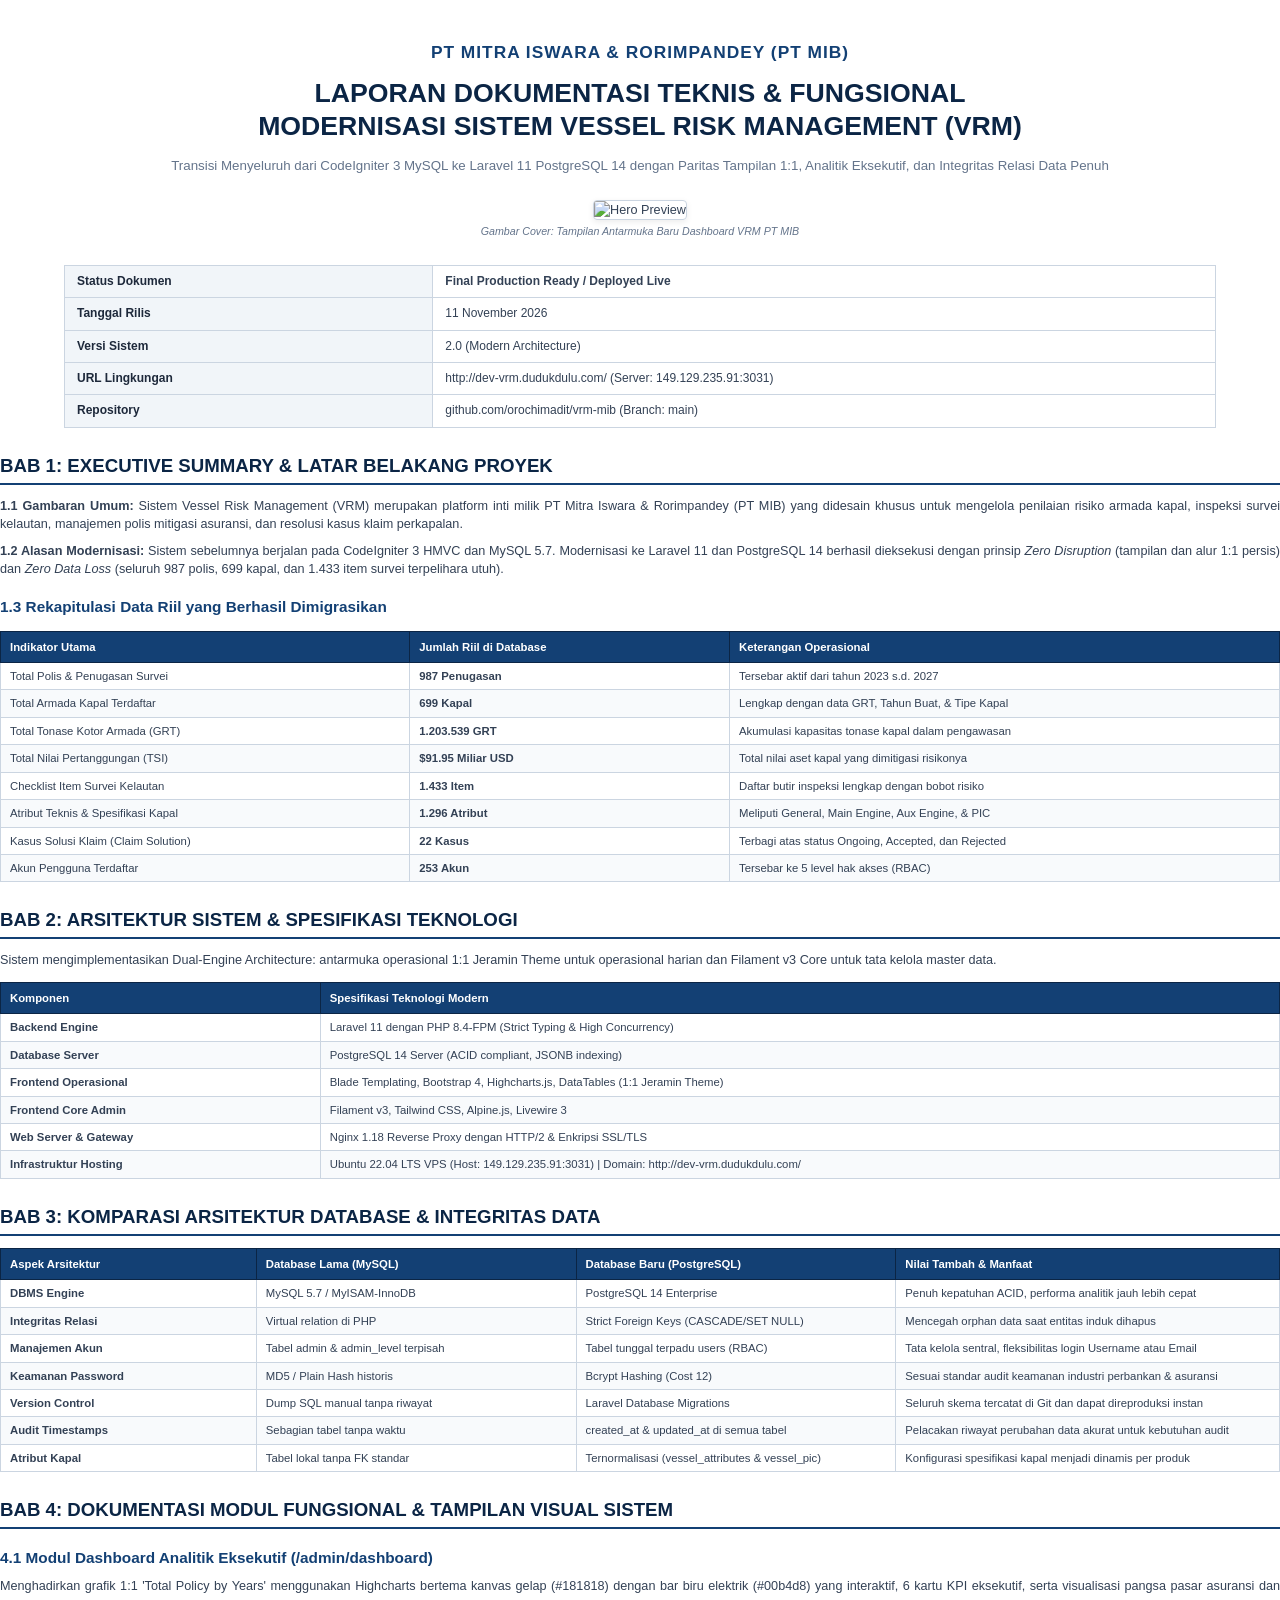
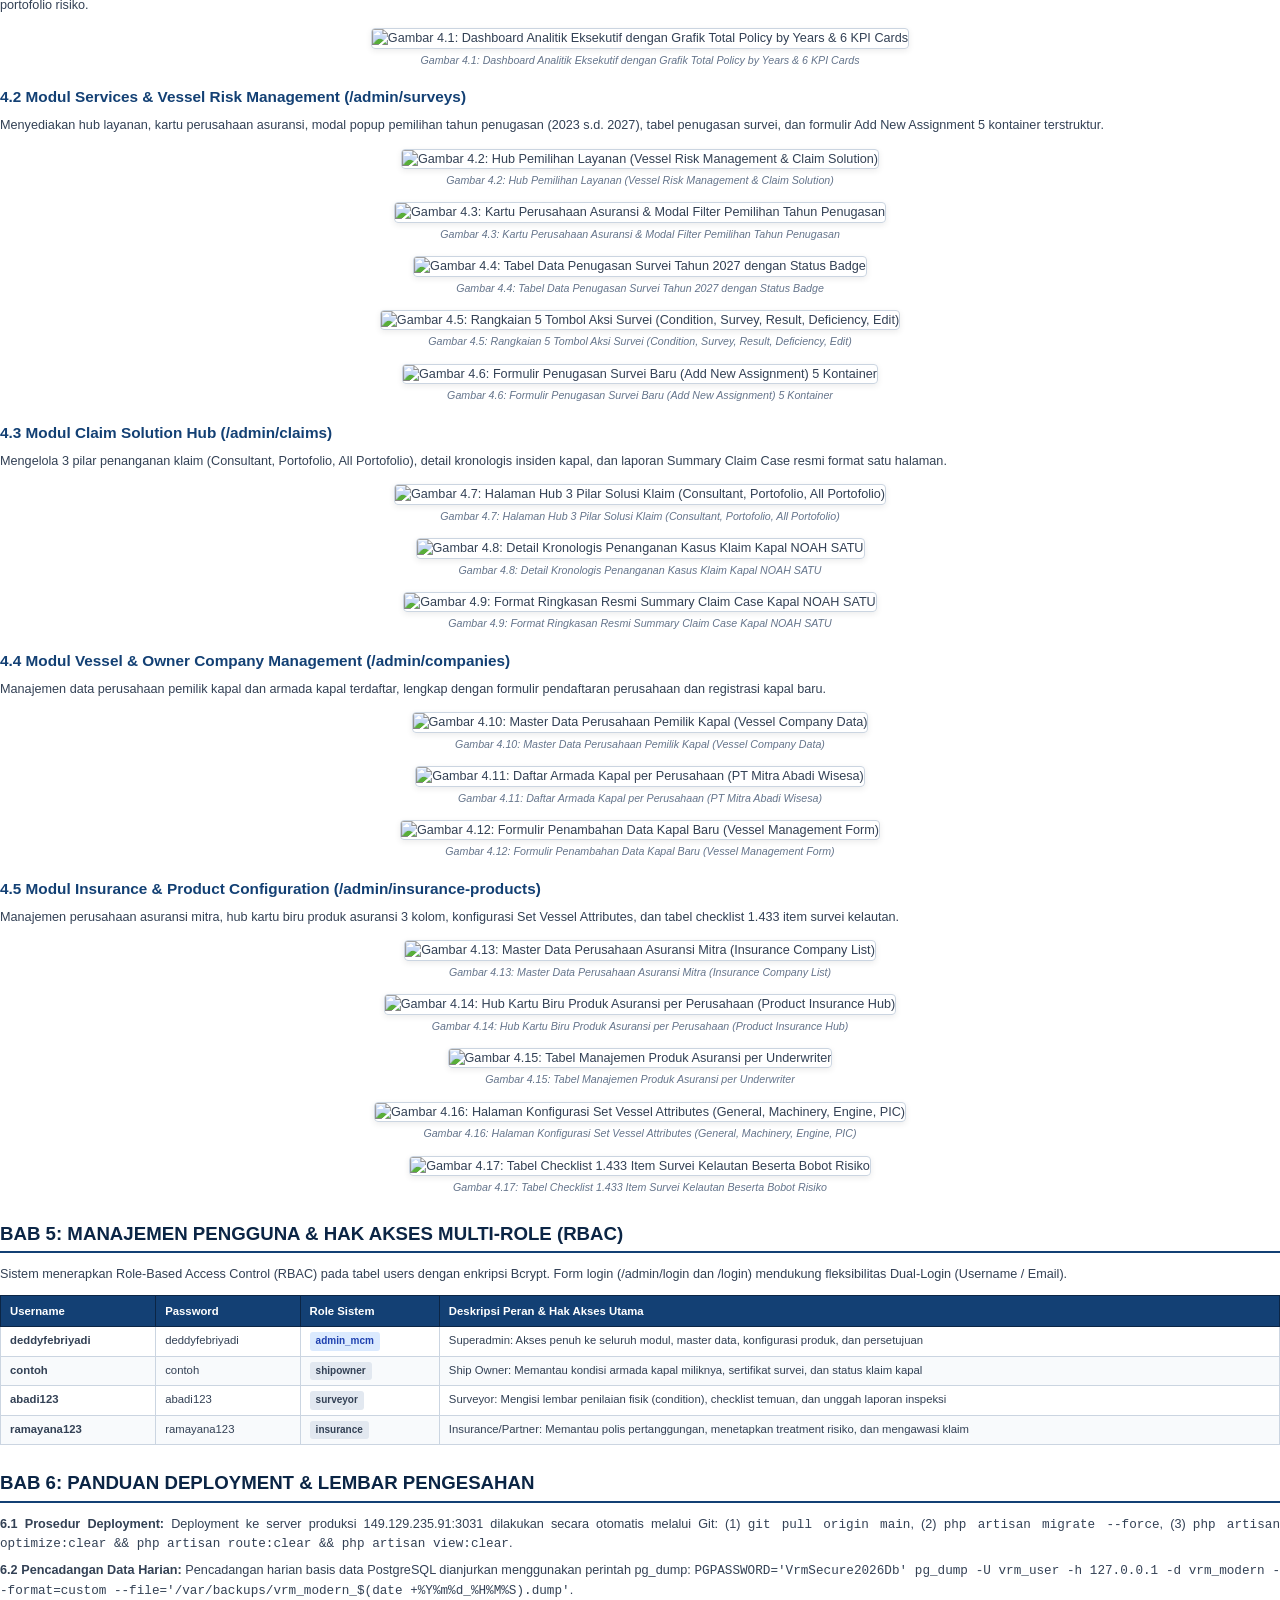
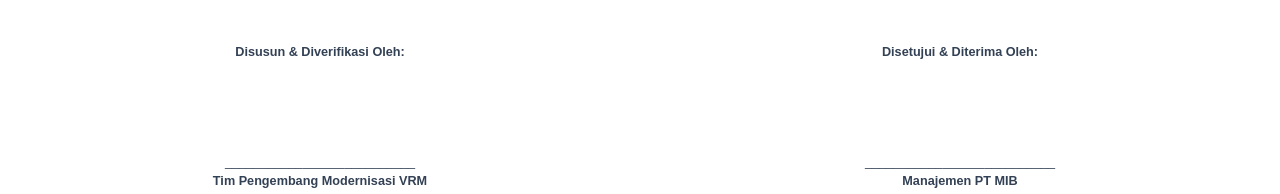
==== Laporan_Dokumentasi_Project_VRM.html @ 935587b9 "docs: embed 17 screenshots across all chapters in DOCX and PDF documentation reports" ====
<!DOCTYPE html>
<html lang="id">
<head>
    <meta charset="UTF-8">
    <title>Laporan Dokumentasi Proyek VRM - PT MIB</title>
    <style>
        @page {
            size: A4;
            margin: 18mm 14mm 18mm 14mm;
            @bottom-right {
                content: counter(page);
            }
        }
        body {
            font-family: 'Segoe UI', Arial, sans-serif;
            color: #334155;
            line-height: 1.45;
            font-size: 9.5pt;
            background: #fff;
            margin: 0;
            padding: 0;
        }
        .cover {
            text-align: center;
            padding-top: 40px;
            page-break-after: always;
        }
        .cover-org {
            color: #134074;
            font-size: 13pt;
            font-weight: bold;
            letter-spacing: 1px;
            margin-bottom: 12px;
        }
        .cover-title {
            color: #0b2545;
            font-size: 20pt;
            font-weight: 800;
            line-height: 1.25;
            margin-bottom: 12px;
        }
        .cover-sub {
            color: #64748b;
            font-size: 10pt;
            max-width: 85%;
            margin: 0 auto 25px auto;
        }
        .meta-box {
            width: 90%;
            margin: 25px auto 0 auto;
            border-collapse: collapse;
            text-align: left;
            font-size: 9pt;
        }
        .meta-box td {
            padding: 7px 12px;
            border: 1px solid #cbd5e1;
        }
        .meta-box td.label {
            background-color: #f1f5f9;
            font-weight: bold;
            width: 32%;
            color: #1e293b;
        }
        h1 {
            color: #0b2545;
            font-size: 14pt;
            border-bottom: 2px solid #134074;
            padding-bottom: 4px;
            margin-top: 24px;
            margin-bottom: 12px;
            page-break-after: avoid;
        }
        h2 {
            color: #134074;
            font-size: 11.5pt;
            margin-top: 18px;
            margin-bottom: 8px;
            page-break-after: avoid;
        }
        p {
            margin-top: 0;
            margin-bottom: 8px;
            text-align: justify;
        }
        .callout {
            background-color: #edf4fc;
            border-left: 4px solid #134074;
            padding: 8px 12px;
            margin: 12px 0;
            font-size: 9pt;
            color: #1e293b;
            border-radius: 0 4px 4px 0;
        }
        table.data-table {
            width: 100%;
            border-collapse: collapse;
            margin: 12px 0;
            font-size: 8.5pt;
            page-break-inside: avoid;
        }
        table.data-table th {
            background-color: #134074;
            color: #ffffff;
            padding: 7px 9px;
            border: 1px solid #0b2545;
            text-align: left;
            font-weight: 600;
        }
        table.data-table td {
            padding: 5px 9px;
            border: 1px solid #cbd5e1;
            vertical-align: top;
        }
        table.data-table tr:nth-child(even) {
            background-color: #f8fafc;
        }
        .figure-container {
            text-align: center;
            margin: 14px 0;
            page-break-inside: avoid;
        }
        .figure-container img {
            max-width: 96%;
            border: 1px solid #cbd5e1;
            border-radius: 4px;
            box-shadow: 0 2px 6px rgba(0,0,0,0.08);
        }
        .figure-container .caption {
            font-size: 8pt;
            color: #64748b;
            font-style: italic;
            margin-top: 4px;
        }
        .badge {
            display: inline-block;
            padding: 2px 6px;
            font-size: 7.5pt;
            font-weight: 600;
            border-radius: 3px;
            background: #e2e8f0;
            color: #334155;
        }
        .badge-primary { background: #dbeafe; color: #1e40af; }
        .page-break {
            page-break-after: always;
        }
        .sig-container {
            width: 100%;
            margin-top: 35px;
            border-collapse: collapse;
            page-break-inside: avoid;
        }
        .sig-container td {
            width: 50%;
            text-align: center;
            vertical-align: top;
            padding: 8px;
        }
    </style>
</head>
<body>

<!-- COVER -->
<div class="cover">
    <div class="cover-org">PT MITRA ISWARA & RORIMPANDEY (PT MIB)</div>
    <div class="cover-title">LAPORAN DOKUMENTASI TEKNIS & FUNGSIONAL<br>MODERNISASI SISTEM VESSEL RISK MANAGEMENT (VRM)</div>
    <div class="cover-sub">Transisi Menyeluruh dari CodeIgniter 3 MySQL ke Laravel 11 PostgreSQL 14 dengan Paritas Tampilan 1:1, Analitik Eksekutif, dan Integritas Relasi Data Penuh</div>

    <div class="figure-container" style="margin: 15px 0;">
        <img src="ss/admin/dashboard_total_policy_by_years.png" style="max-height: 260px;" alt="Hero Preview">
        <div class="caption">Gambar Cover: Tampilan Antarmuka Baru Dashboard VRM PT MIB</div>
    </div>

    <table class="meta-box">
        <tr>
            <td class="label">Status Dokumen</td>
            <td><strong>Final Production Ready / Deployed Live</strong></td>
        </tr>
        <tr>
            <td class="label">Tanggal Rilis</td>
            <td>11 November 2026</td>
        </tr>
        <tr>
            <td class="label">Versi Sistem</td>
            <td>2.0 (Modern Architecture)</td>
        </tr>
        <tr>
            <td class="label">URL Lingkungan</td>
            <td>http://dev-vrm.dudukdulu.com/ (Server: 149.129.235.91:3031)</td>
        </tr>
        <tr>
            <td class="label">Repository</td>
            <td>github.com/orochimadit/vrm-mib (Branch: main)</td>
        </tr>
    </table>
</div>

<!-- BAB 1 -->
<h1>BAB 1: EXECUTIVE SUMMARY & LATAR BELAKANG PROYEK</h1>
<p><strong>1.1 Gambaran Umum:</strong> Sistem Vessel Risk Management (VRM) merupakan platform inti milik PT Mitra Iswara & Rorimpandey (PT MIB) yang didesain khusus untuk mengelola penilaian risiko armada kapal, inspeksi survei kelautan, manajemen polis mitigasi asuransi, dan resolusi kasus klaim perkapalan.</p>
<p><strong>1.2 Alasan Modernisasi:</strong> Sistem sebelumnya berjalan pada CodeIgniter 3 HMVC dan MySQL 5.7. Modernisasi ke Laravel 11 dan PostgreSQL 14 berhasil dieksekusi dengan prinsip <em>Zero Disruption</em> (tampilan dan alur 1:1 persis) dan <em>Zero Data Loss</em> (seluruh 987 polis, 699 kapal, dan 1.433 item survei terpelihara utuh).</p>

<h2>1.3 Rekapitulasi Data Riil yang Berhasil Dimigrasikan</h2>
<table class="data-table">
    <thead>
        <tr>
            <th style="width: 32%;">Indikator Utama</th>
            <th style="width: 25%;">Jumlah Riil di Database</th>
            <th>Keterangan Operasional</th>
        </tr>
    </thead>
    <tbody>
        <tr><td>Total Polis & Penugasan Survei</td><td><strong>987 Penugasan</strong></td><td>Tersebar aktif dari tahun 2023 s.d. 2027</td></tr>
        <tr><td>Total Armada Kapal Terdaftar</td><td><strong>699 Kapal</strong></td><td>Lengkap dengan data GRT, Tahun Buat, & Tipe Kapal</td></tr>
        <tr><td>Total Tonase Kotor Armada (GRT)</td><td><strong>1.203.539 GRT</strong></td><td>Akumulasi kapasitas tonase kapal dalam pengawasan</td></tr>
        <tr><td>Total Nilai Pertanggungan (TSI)</td><td><strong>$91.95 Miliar USD</strong></td><td>Total nilai aset kapal yang dimitigasi risikonya</td></tr>
        <tr><td>Checklist Item Survei Kelautan</td><td><strong>1.433 Item</strong></td><td>Daftar butir inspeksi lengkap dengan bobot risiko</td></tr>
        <tr><td>Atribut Teknis & Spesifikasi Kapal</td><td><strong>1.296 Atribut</strong></td><td>Meliputi General, Main Engine, Aux Engine, & PIC</td></tr>
        <tr><td>Kasus Solusi Klaim (Claim Solution)</td><td><strong>22 Kasus</strong></td><td>Terbagi atas status Ongoing, Accepted, dan Rejected</td></tr>
        <tr><td>Akun Pengguna Terdaftar</td><td><strong>253 Akun</strong></td><td>Tersebar ke 5 level hak akses (RBAC)</td></tr>
    </tbody>
</table>

<div class="page-break"></div>

<!-- BAB 2 & 3 -->
<h1>BAB 2: ARSITEKTUR SISTEM & SPESIFIKASI TEKNOLOGI</h1>
<p>Sistem mengimplementasikan Dual-Engine Architecture: antarmuka operasional 1:1 Jeramin Theme untuk operasional harian dan Filament v3 Core untuk tata kelola master data.</p>
<table class="data-table">
    <thead><tr><th style="width: 25%;">Komponen</th><th>Spesifikasi Teknologi Modern</th></tr></thead>
    <tbody>
        <tr><td><strong>Backend Engine</strong></td><td>Laravel 11 dengan PHP 8.4-FPM (Strict Typing & High Concurrency)</td></tr>
        <tr><td><strong>Database Server</strong></td><td>PostgreSQL 14 Server (ACID compliant, JSONB indexing)</td></tr>
        <tr><td><strong>Frontend Operasional</strong></td><td>Blade Templating, Bootstrap 4, Highcharts.js, DataTables (1:1 Jeramin Theme)</td></tr>
        <tr><td><strong>Frontend Core Admin</strong></td><td>Filament v3, Tailwind CSS, Alpine.js, Livewire 3</td></tr>
        <tr><td><strong>Web Server & Gateway</strong></td><td>Nginx 1.18 Reverse Proxy dengan HTTP/2 & Enkripsi SSL/TLS</td></tr>
        <tr><td><strong>Infrastruktur Hosting</strong></td><td>Ubuntu 22.04 LTS VPS (Host: 149.129.235.91:3031) | Domain: http://dev-vrm.dudukdulu.com/</td></tr>
    </tbody>
</table>

<h1>BAB 3: KOMPARASI ARSITEKTUR DATABASE & INTEGRITAS DATA</h1>
<table class="data-table">
    <thead>
        <tr>
            <th style="width: 20%;">Aspek Arsitektur</th>
            <th style="width: 25%;">Database Lama (MySQL)</th>
            <th style="width: 25%;">Database Baru (PostgreSQL)</th>
            <th>Nilai Tambah & Manfaat</th>
        </tr>
    </thead>
    <tbody>
        <tr><td><strong>DBMS Engine</strong></td><td>MySQL 5.7 / MyISAM-InnoDB</td><td>PostgreSQL 14 Enterprise</td><td>Penuh kepatuhan ACID, performa analitik jauh lebih cepat</td></tr>
        <tr><td><strong>Integritas Relasi</strong></td><td>Virtual relation di PHP</td><td>Strict Foreign Keys (CASCADE/SET NULL)</td><td>Mencegah orphan data saat entitas induk dihapus</td></tr>
        <tr><td><strong>Manajemen Akun</strong></td><td>Tabel admin & admin_level terpisah</td><td>Tabel tunggal terpadu users (RBAC)</td><td>Tata kelola sentral, fleksibilitas login Username atau Email</td></tr>
        <tr><td><strong>Keamanan Password</strong></td><td>MD5 / Plain Hash historis</td><td>Bcrypt Hashing (Cost 12)</td><td>Sesuai standar audit keamanan industri perbankan & asuransi</td></tr>
        <tr><td><strong>Version Control</strong></td><td>Dump SQL manual tanpa riwayat</td><td>Laravel Database Migrations</td><td>Seluruh skema tercatat di Git dan dapat direproduksi instan</td></tr>
        <tr><td><strong>Audit Timestamps</strong></td><td>Sebagian tabel tanpa waktu</td><td>created_at & updated_at di semua tabel</td><td>Pelacakan riwayat perubahan data akurat untuk kebutuhan audit</td></tr>
        <tr><td><strong>Atribut Kapal</strong></td><td>Tabel lokal tanpa FK standar</td><td>Ternormalisasi (vessel_attributes & vessel_pic)</td><td>Konfigurasi spesifikasi kapal menjadi dinamis per produk</td></tr>
    </tbody>
</table>

<div class="page-break"></div>

<!-- BAB 4: MODUL FUNGSIONAL DENGAN SCREENSHOT -->
<h1>BAB 4: DOKUMENTASI MODUL FUNGSIONAL & TAMPILAN VISUAL SISTEM</h1>

<h2>4.1 Modul Dashboard Analitik Eksekutif (/admin/dashboard)</h2>
<p>Menghadirkan grafik 1:1 'Total Policy by Years' menggunakan Highcharts bertema kanvas gelap (#181818) dengan bar biru elektrik (#00b4d8) yang interaktif, 6 kartu KPI eksekutif, serta visualisasi pangsa pasar asuransi dan portofolio risiko.</p>

        <div class="figure-container">
            <img src="ss/admin/dashboard_total_policy_by_years.png" style="max-height: 380px;" alt="Gambar 4.1: Dashboard Analitik Eksekutif dengan Grafik Total Policy by Years & 6 KPI Cards">
            <div class="caption">Gambar 4.1: Dashboard Analitik Eksekutif dengan Grafik Total Policy by Years & 6 KPI Cards</div>
        </div>
        

<h2>4.2 Modul Services & Vessel Risk Management (/admin/surveys)</h2>
<p>Menyediakan hub layanan, kartu perusahaan asuransi, modal popup pemilihan tahun penugasan (2023 s.d. 2027), tabel penugasan survei, dan formulir Add New Assignment 5 kontainer terstruktur.</p>

        <div class="figure-container">
            <img src="ss/admin/services_hub_two_buttons.png" style="max-height: 220px;" alt="Gambar 4.2: Hub Pemilihan Layanan (Vessel Risk Management & Claim Solution)">
            <div class="caption">Gambar 4.2: Hub Pemilihan Layanan (Vessel Risk Management & Claim Solution)</div>
        </div>
        

        <div class="figure-container">
            <img src="ss/admin/vrm_surveys_hub_companies_and_year_modal.png" style="max-height: 260px;" alt="Gambar 4.3: Kartu Perusahaan Asuransi & Modal Filter Pemilihan Tahun Penugasan">
            <div class="caption">Gambar 4.3: Kartu Perusahaan Asuransi & Modal Filter Pemilihan Tahun Penugasan</div>
        </div>
        

<div class="page-break"></div>


        <div class="figure-container">
            <img src="ss/admin/vrm_surveys_data_2027_table_view.jpg" style="max-height: 380px;" alt="Gambar 4.4: Tabel Data Penugasan Survei Tahun 2027 dengan Status Badge">
            <div class="caption">Gambar 4.4: Tabel Data Penugasan Survei Tahun 2027 dengan Status Badge</div>
        </div>
        

        <div class="figure-container">
            <img src="ss/admin/vrm_actions_buttons_1.jpg" style="max-height: 380px;" alt="Gambar 4.5: Rangkaian 5 Tombol Aksi Survei (Condition, Survey, Result, Deficiency, Edit)">
            <div class="caption">Gambar 4.5: Rangkaian 5 Tombol Aksi Survei (Condition, Survey, Result, Deficiency, Edit)</div>
        </div>
        

        <div class="figure-container">
            <img src="ss/admin/vrm_surveys_add_new_assignment.png" style="max-height: 380px;" alt="Gambar 4.6: Formulir Penugasan Survei Baru (Add New Assignment) 5 Kontainer">
            <div class="caption">Gambar 4.6: Formulir Penugasan Survei Baru (Add New Assignment) 5 Kontainer</div>
        </div>
        

<div class="page-break"></div>

<h2>4.3 Modul Claim Solution Hub (/admin/claims)</h2>
<p>Mengelola 3 pilar penanganan klaim (Consultant, Portofolio, All Portofolio), detail kronologis insiden kapal, dan laporan Summary Claim Case resmi format satu halaman.</p>

        <div class="figure-container">
            <img src="ss/admin/claims_solution_hub_cards.png" style="max-height: 220px;" alt="Gambar 4.7: Halaman Hub 3 Pilar Solusi Klaim (Consultant, Portofolio, All Portofolio)">
            <div class="caption">Gambar 4.7: Halaman Hub 3 Pilar Solusi Klaim (Consultant, Portofolio, All Portofolio)</div>
        </div>
        

        <div class="figure-container">
            <img src="ss/admin/claims_detail_noah_satu.png" style="max-height: 380px;" alt="Gambar 4.8: Detail Kronologis Penanganan Kasus Klaim Kapal NOAH SATU">
            <div class="caption">Gambar 4.8: Detail Kronologis Penanganan Kasus Klaim Kapal NOAH SATU</div>
        </div>
        

        <div class="figure-container">
            <img src="ss/admin/claims_summary_noah_satu.jpg" style="max-height: 380px;" alt="Gambar 4.9: Format Ringkasan Resmi Summary Claim Case Kapal NOAH SATU">
            <div class="caption">Gambar 4.9: Format Ringkasan Resmi Summary Claim Case Kapal NOAH SATU</div>
        </div>
        

<div class="page-break"></div>

<h2>4.4 Modul Vessel & Owner Company Management (/admin/companies)</h2>
<p>Manajemen data perusahaan pemilik kapal dan armada kapal terdaftar, lengkap dengan formulir pendaftaran perusahaan dan registrasi kapal baru.</p>

        <div class="figure-container">
            <img src="ss/admin/vessel_company_data_table.png" style="max-height: 380px;" alt="Gambar 4.10: Master Data Perusahaan Pemilik Kapal (Vessel Company Data)">
            <div class="caption">Gambar 4.10: Master Data Perusahaan Pemilik Kapal (Vessel Company Data)</div>
        </div>
        

        <div class="figure-container">
            <img src="ss/admin/vessel_data_by_company.png" style="max-height: 380px;" alt="Gambar 4.11: Daftar Armada Kapal per Perusahaan (PT Mitra Abadi Wisesa)">
            <div class="caption">Gambar 4.11: Daftar Armada Kapal per Perusahaan (PT Mitra Abadi Wisesa)</div>
        </div>
        

        <div class="figure-container">
            <img src="ss/admin/vessel_management_form_add.png" style="max-height: 380px;" alt="Gambar 4.12: Formulir Penambahan Data Kapal Baru (Vessel Management Form)">
            <div class="caption">Gambar 4.12: Formulir Penambahan Data Kapal Baru (Vessel Management Form)</div>
        </div>
        

<div class="page-break"></div>

<h2>4.5 Modul Insurance & Product Configuration (/admin/insurance-products)</h2>
<p>Manajemen perusahaan asuransi mitra, hub kartu biru produk asuransi 3 kolom, konfigurasi Set Vessel Attributes, dan tabel checklist 1.433 item survei kelautan.</p>

        <div class="figure-container">
            <img src="ss/admin/insurance_company_list.png" style="max-height: 380px;" alt="Gambar 4.13: Master Data Perusahaan Asuransi Mitra (Insurance Company List)">
            <div class="caption">Gambar 4.13: Master Data Perusahaan Asuransi Mitra (Insurance Company List)</div>
        </div>
        

        <div class="figure-container">
            <img src="ss/admin/insurance_product_company_cards.png" style="max-height: 380px;" alt="Gambar 4.14: Hub Kartu Biru Produk Asuransi per Perusahaan (Product Insurance Hub)">
            <div class="caption">Gambar 4.14: Hub Kartu Biru Produk Asuransi per Perusahaan (Product Insurance Hub)</div>
        </div>
        

        <div class="figure-container">
            <img src="ss/admin/insurance_product_management_table.jpg" style="max-height: 380px;" alt="Gambar 4.15: Tabel Manajemen Produk Asuransi per Underwriter">
            <div class="caption">Gambar 4.15: Tabel Manajemen Produk Asuransi per Underwriter</div>
        </div>
        

<div class="page-break"></div>


        <div class="figure-container">
            <img src="ss/admin/product_set_vessel_attributes.png" style="max-height: 450px;" alt="Gambar 4.16: Halaman Konfigurasi Set Vessel Attributes (General, Machinery, Engine, PIC)">
            <div class="caption">Gambar 4.16: Halaman Konfigurasi Set Vessel Attributes (General, Machinery, Engine, PIC)</div>
        </div>
        

        <div class="figure-container">
            <img src="ss/admin/product_survey_items_list.jpg" style="max-height: 450px;" alt="Gambar 4.17: Tabel Checklist 1.433 Item Survei Kelautan Beserta Bobot Risiko">
            <div class="caption">Gambar 4.17: Tabel Checklist 1.433 Item Survei Kelautan Beserta Bobot Risiko</div>
        </div>
        

<div class="page-break"></div>

<!-- BAB 5 & 6 -->
<h1>BAB 5: MANAJEMEN PENGGUNA & HAK AKSES MULTI-ROLE (RBAC)</h1>
<p>Sistem menerapkan Role-Based Access Control (RBAC) pada tabel users dengan enkripsi Bcrypt. Form login (/admin/login dan /login) mendukung fleksibilitas Dual-Login (Username / Email).</p>

<table class="data-table">
    <thead>
        <tr>
            <th>Username</th>
            <th>Password</th>
            <th>Role Sistem</th>
            <th>Deskripsi Peran & Hak Akses Utama</th>
        </tr>
    </thead>
    <tbody>
        <tr><td><strong>deddyfebriyadi</strong></td><td>deddyfebriyadi</td><td><span class="badge badge-primary">admin_mcm</span></td><td>Superadmin: Akses penuh ke seluruh modul, master data, konfigurasi produk, dan persetujuan</td></tr>
        <tr><td><strong>contoh</strong></td><td>contoh</td><td><span class="badge">shipowner</span></td><td>Ship Owner: Memantau kondisi armada kapal miliknya, sertifikat survei, dan status klaim kapal</td></tr>
        <tr><td><strong>abadi123</strong></td><td>abadi123</td><td><span class="badge">surveyor</span></td><td>Surveyor: Mengisi lembar penilaian fisik (condition), checklist temuan, dan unggah laporan inspeksi</td></tr>
        <tr><td><strong>ramayana123</strong></td><td>ramayana123</td><td><span class="badge">insurance</span></td><td>Insurance/Partner: Memantau polis pertanggungan, menetapkan treatment risiko, dan mengawasi klaim</td></tr>
    </tbody>
</table>

<h1>BAB 6: PANDUAN DEPLOYMENT & LEMBAR PENGESAHAN</h1>
<p><strong>6.1 Prosedur Deployment:</strong> Deployment ke server produksi 149.129.235.91:3031 dilakukan secara otomatis melalui Git: (1) <code>git pull origin main</code>, (2) <code>php artisan migrate --force</code>, (3) <code>php artisan optimize:clear && php artisan route:clear && php artisan view:clear</code>.</p>
<p><strong>6.2 Pencadangan Data Harian:</strong> Pencadangan harian basis data PostgreSQL dianjurkan menggunakan perintah pg_dump: <code>PGPASSWORD='VrmSecure2026Db' pg_dump -U vrm_user -h 127.0.0.1 -d vrm_modern --format=custom --file='/var/backups/vrm_modern_$(date +%Y%m%d_%H%M%S).dump'</code>.</p>

<table class="sig-container">
    <tr>
        <td><strong>Disusun & Diverifikasi Oleh:</strong></td>
        <td><strong>Disetujui & Diterima Oleh:</strong></td>
    </tr>
    <tr>
        <td style="height: 60px;"></td>
        <td style="height: 60px;"></td>
    </tr>
    <tr>
        <td>___________________________<br><strong>Tim Pengembang Modernisasi VRM</strong></td>
        <td>___________________________<br><strong>Manajemen PT MIB</strong></td>
    </tr>
</table>

</body>
</html>
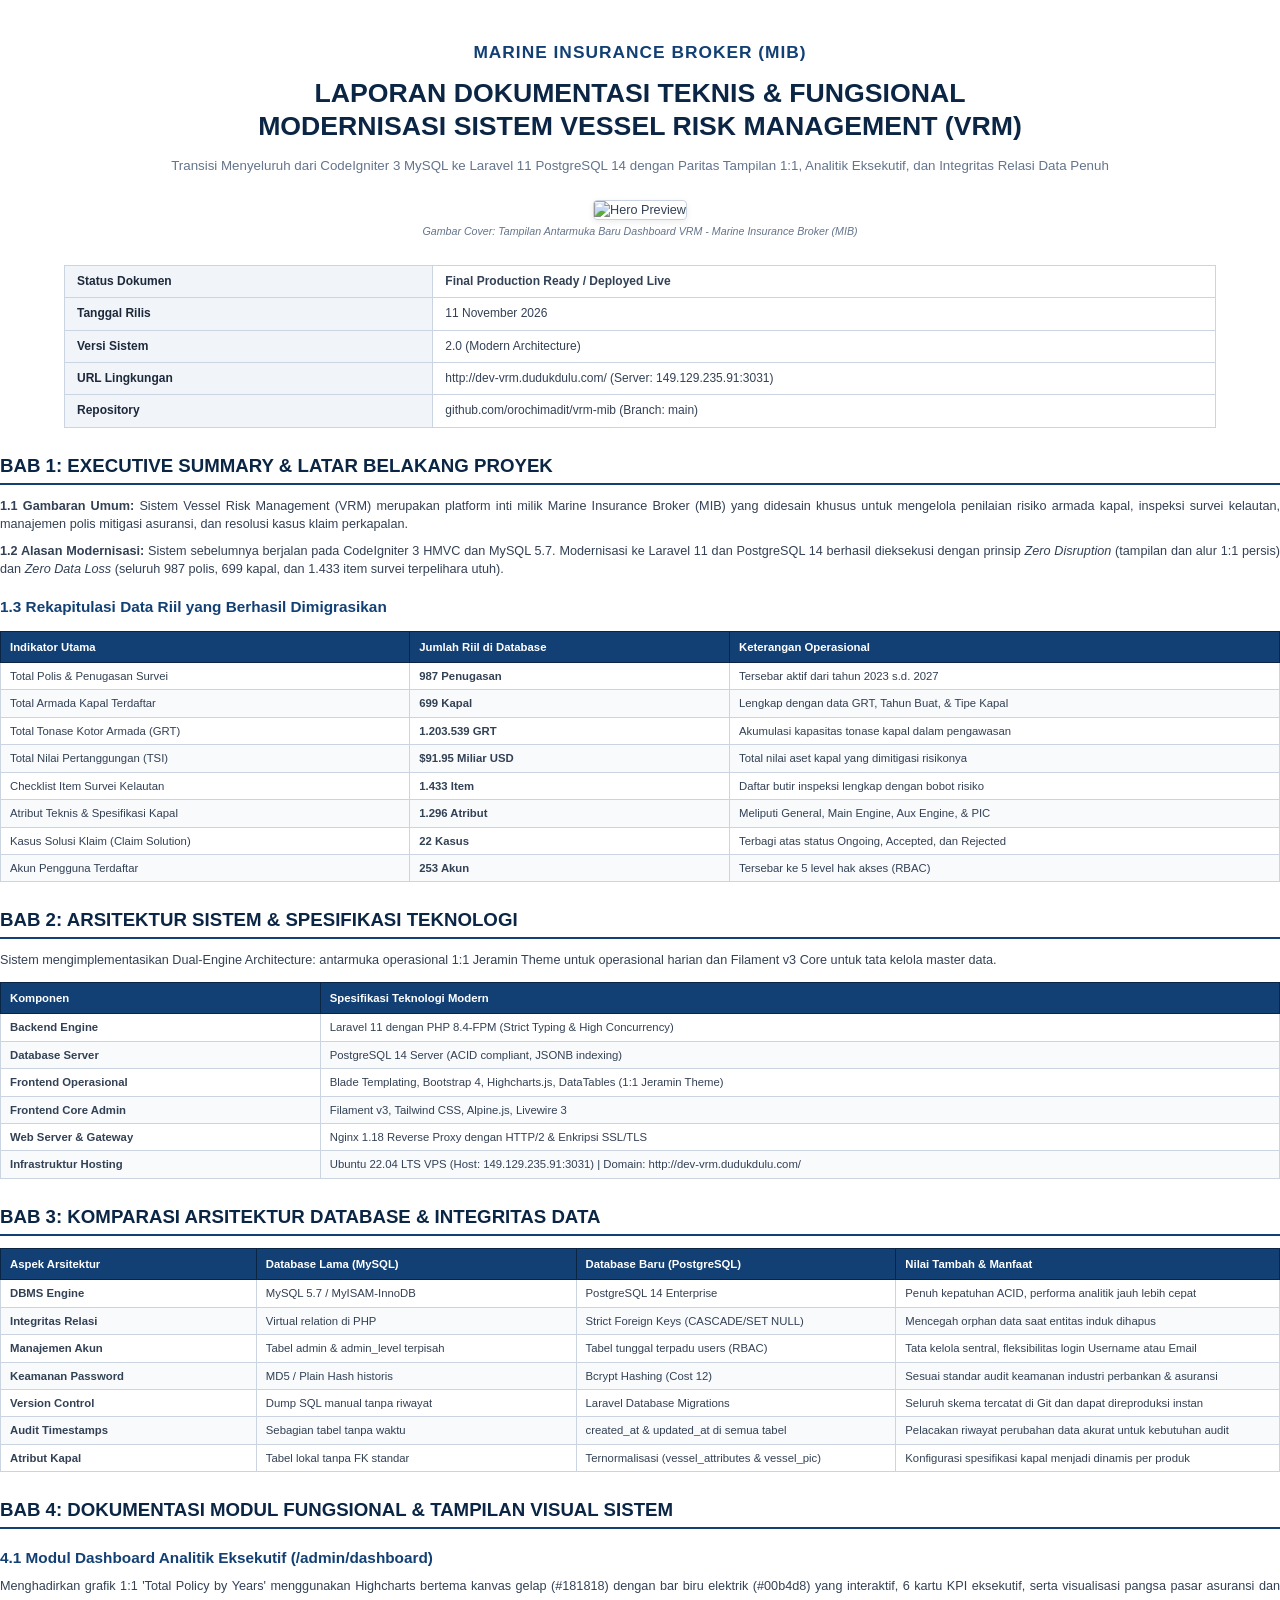
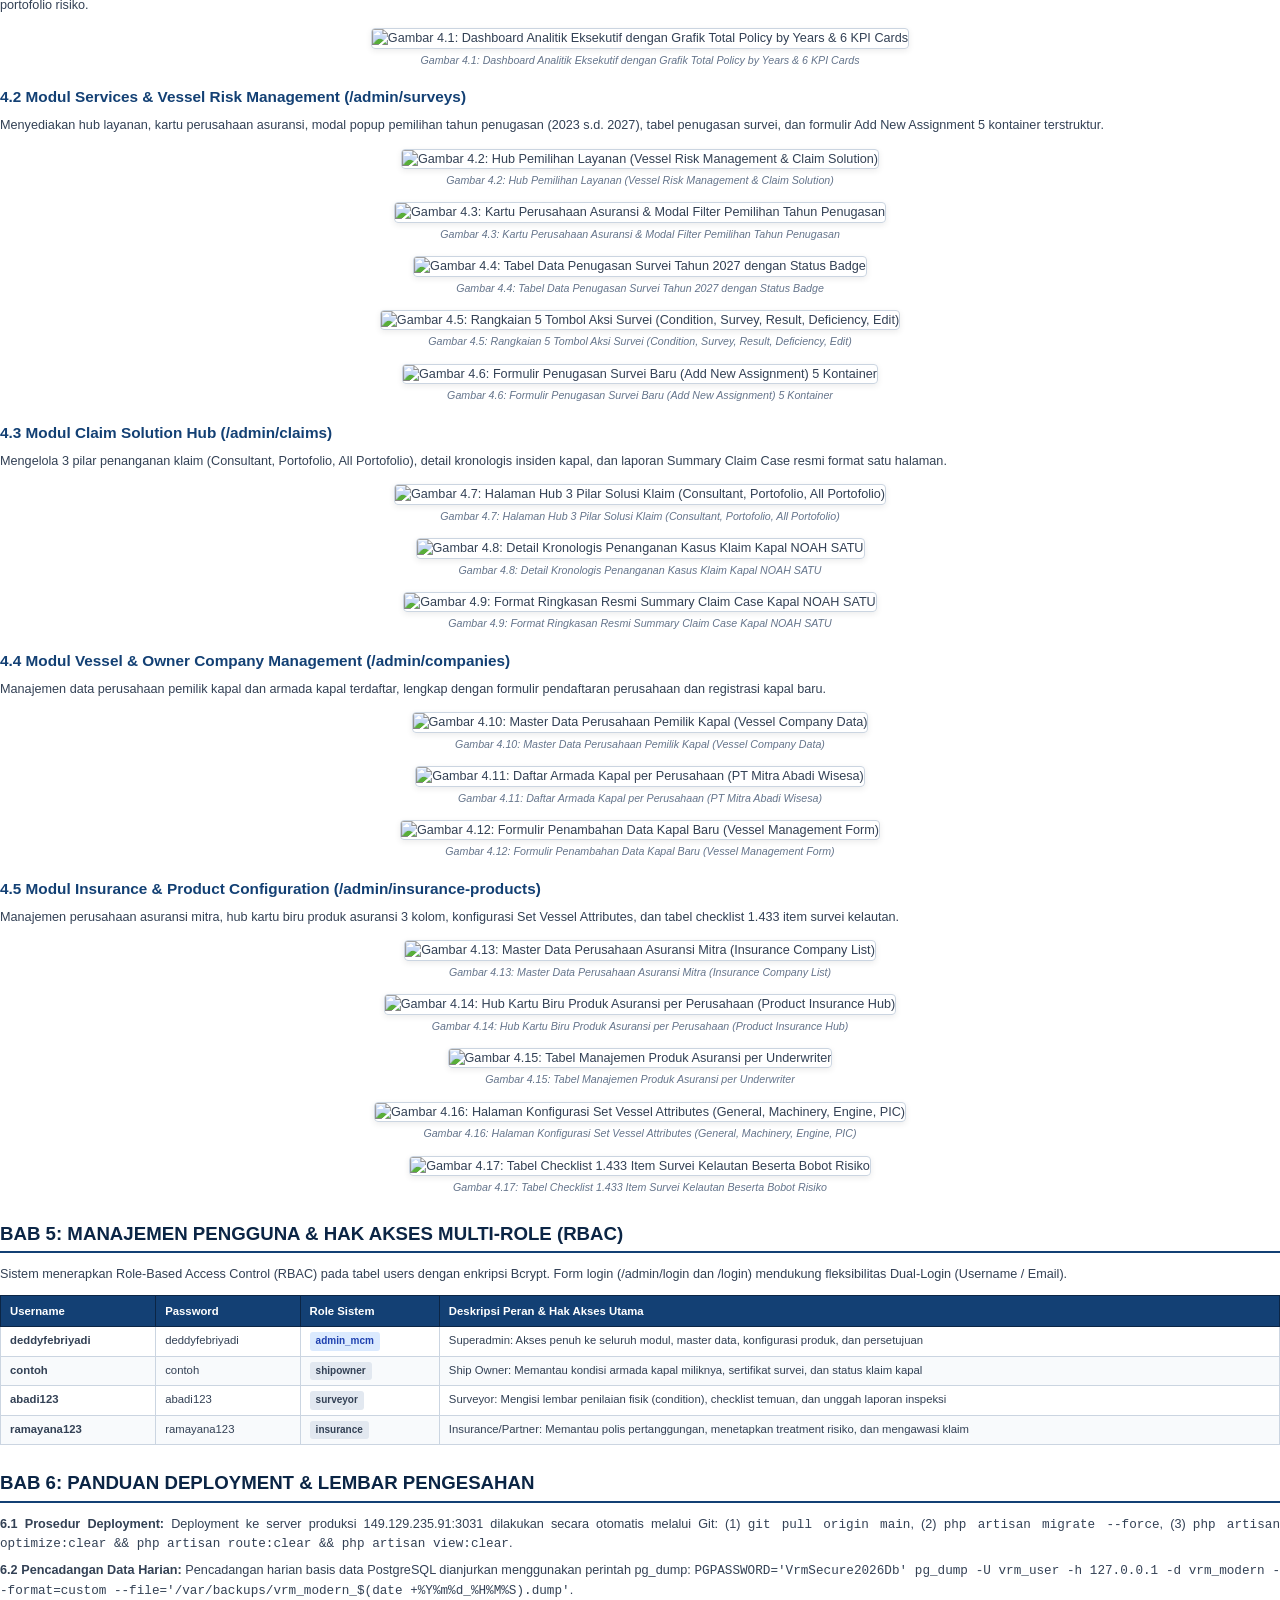
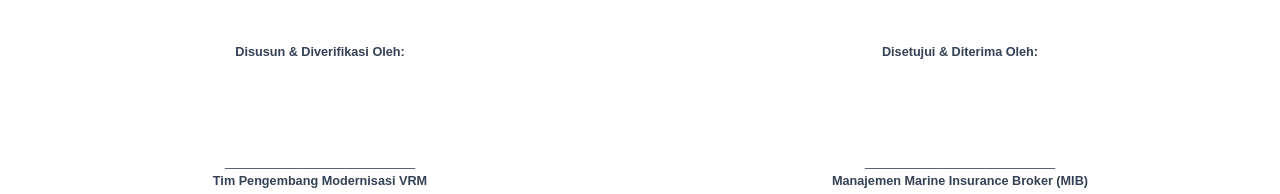
==== commit 4e59aeb6: "docs: clarify MIB entity as Marine Insurance Broker across all documentation files" ====
--- a/Laporan_Dokumentasi_Project_VRM.html
+++ b/Laporan_Dokumentasi_Project_VRM.html
@@ -2,7 +2,7 @@
 <html lang="id">
 <head>
     <meta charset="UTF-8">
-    <title>Laporan Dokumentasi Proyek VRM - PT MIB</title>
+    <title>Laporan Dokumentasi Proyek VRM - Marine Insurance Broker (MIB)</title>
     <style>
         @page {
             size: A4;
@@ -163,13 +163,13 @@
 
 <!-- COVER -->
 <div class="cover">
-    <div class="cover-org">PT MITRA ISWARA & RORIMPANDEY (PT MIB)</div>
+    <div class="cover-org">MARINE INSURANCE BROKER (MIB)</div>
     <div class="cover-title">LAPORAN DOKUMENTASI TEKNIS & FUNGSIONAL<br>MODERNISASI SISTEM VESSEL RISK MANAGEMENT (VRM)</div>
     <div class="cover-sub">Transisi Menyeluruh dari CodeIgniter 3 MySQL ke Laravel 11 PostgreSQL 14 dengan Paritas Tampilan 1:1, Analitik Eksekutif, dan Integritas Relasi Data Penuh</div>
 
     <div class="figure-container" style="margin: 15px 0;">
         <img src="ss/admin/dashboard_total_policy_by_years.png" style="max-height: 260px;" alt="Hero Preview">
-        <div class="caption">Gambar Cover: Tampilan Antarmuka Baru Dashboard VRM PT MIB</div>
+        <div class="caption">Gambar Cover: Tampilan Antarmuka Baru Dashboard VRM - Marine Insurance Broker (MIB)</div>
     </div>
 
     <table class="meta-box">
@@ -198,7 +198,7 @@
 
 <!-- BAB 1 -->
 <h1>BAB 1: EXECUTIVE SUMMARY & LATAR BELAKANG PROYEK</h1>
-<p><strong>1.1 Gambaran Umum:</strong> Sistem Vessel Risk Management (VRM) merupakan platform inti milik PT Mitra Iswara & Rorimpandey (PT MIB) yang didesain khusus untuk mengelola penilaian risiko armada kapal, inspeksi survei kelautan, manajemen polis mitigasi asuransi, dan resolusi kasus klaim perkapalan.</p>
+<p><strong>1.1 Gambaran Umum:</strong> Sistem Vessel Risk Management (VRM) merupakan platform inti milik Marine Insurance Broker (MIB) yang didesain khusus untuk mengelola penilaian risiko armada kapal, inspeksi survei kelautan, manajemen polis mitigasi asuransi, dan resolusi kasus klaim perkapalan.</p>
 <p><strong>1.2 Alasan Modernisasi:</strong> Sistem sebelumnya berjalan pada CodeIgniter 3 HMVC dan MySQL 5.7. Modernisasi ke Laravel 11 dan PostgreSQL 14 berhasil dieksekusi dengan prinsip <em>Zero Disruption</em> (tampilan dan alur 1:1 persis) dan <em>Zero Data Loss</em> (seluruh 987 polis, 699 kapal, dan 1.433 item survei terpelihara utuh).</p>
 
 <h2>1.3 Rekapitulasi Data Riil yang Berhasil Dimigrasikan</h2>
@@ -432,7 +432,7 @@
     </tr>
     <tr>
         <td>___________________________<br><strong>Tim Pengembang Modernisasi VRM</strong></td>
-        <td>___________________________<br><strong>Manajemen PT MIB</strong></td>
+        <td>___________________________<br><strong>Manajemen Marine Insurance Broker (MIB)</strong></td>
     </tr>
 </table>
 
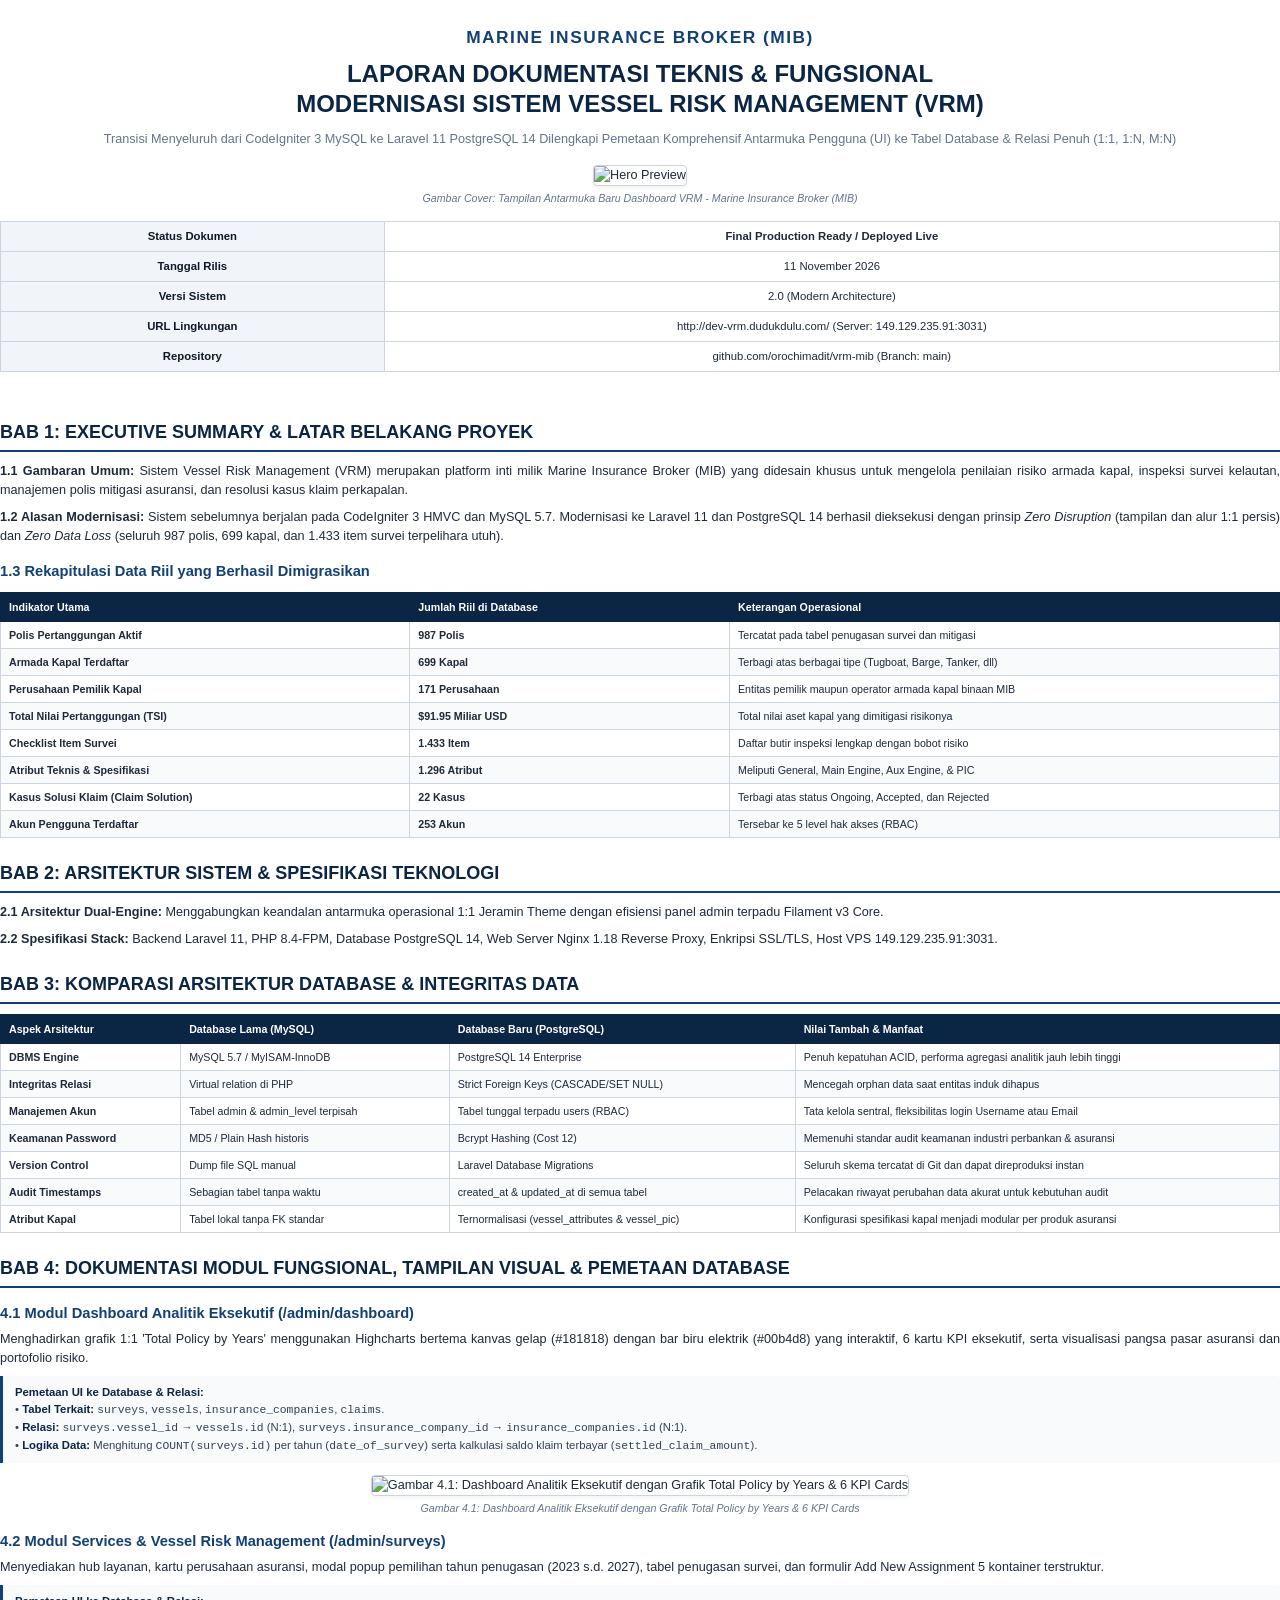
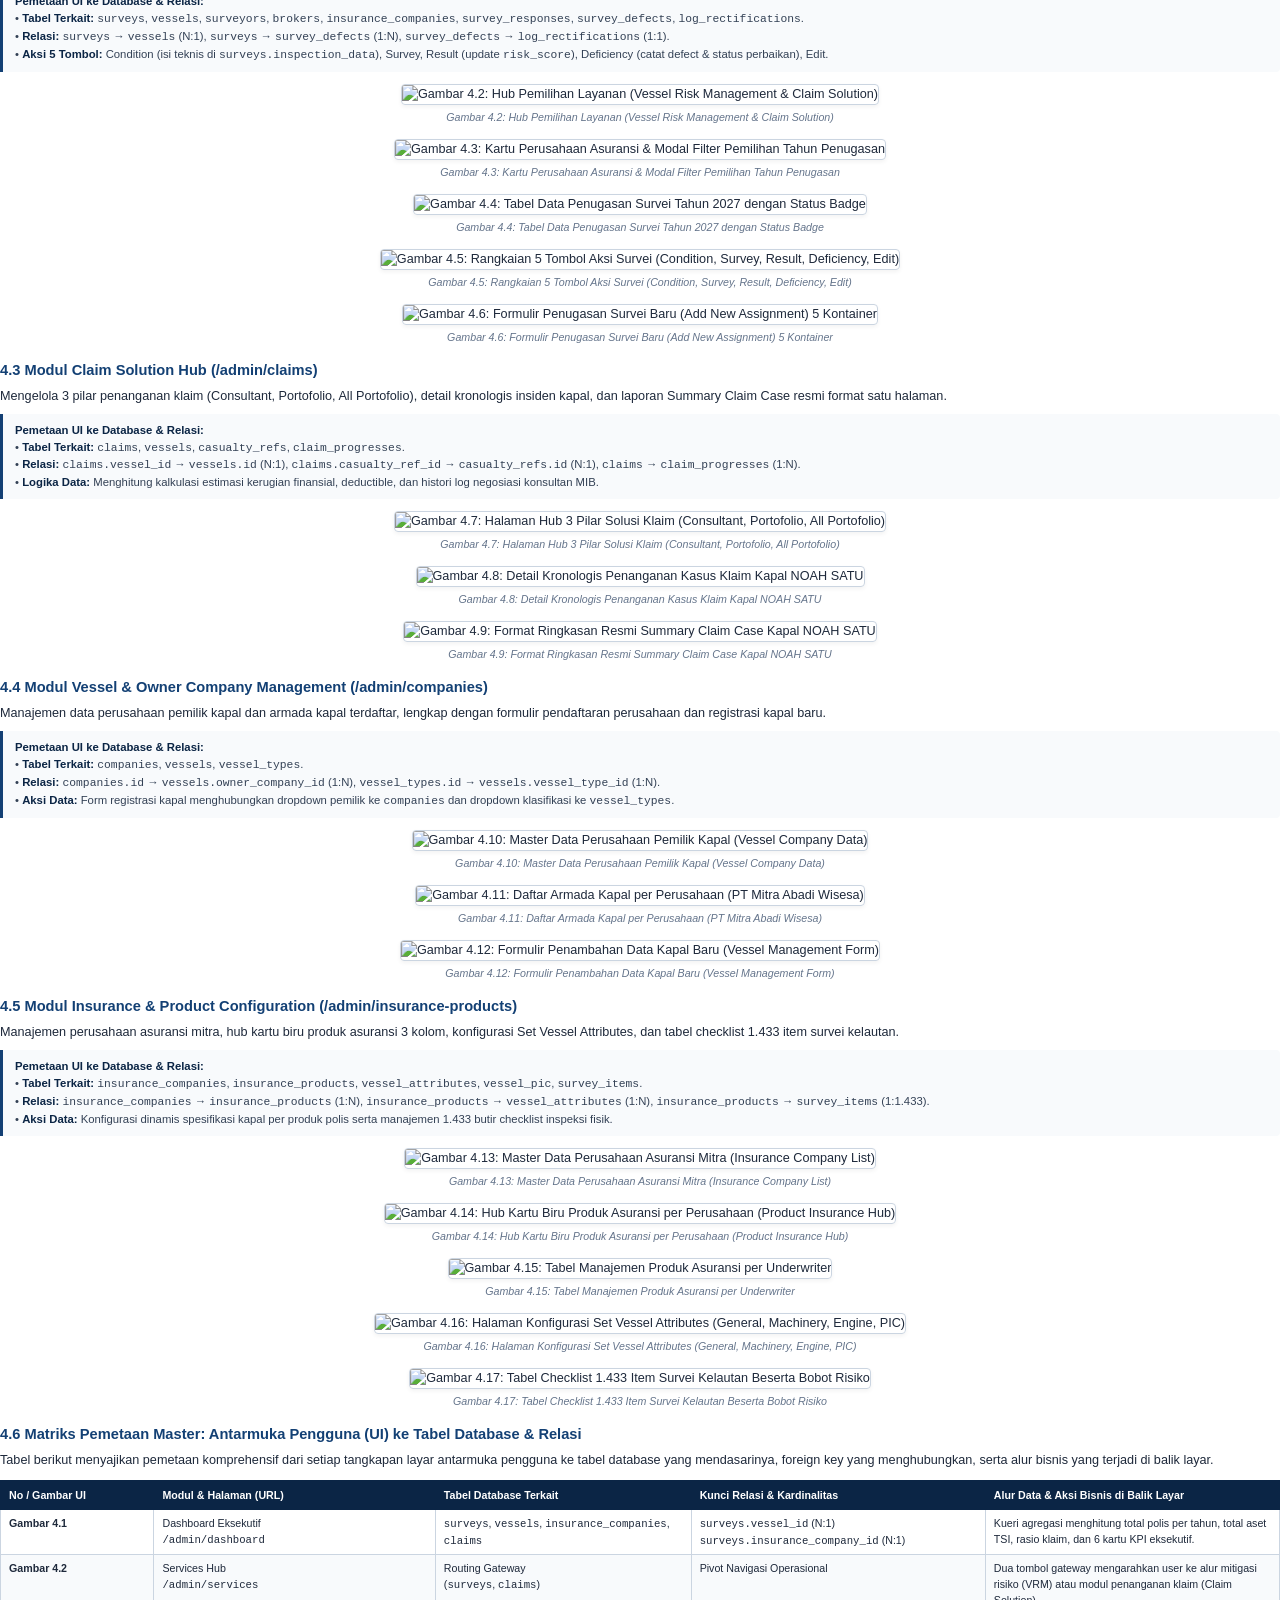
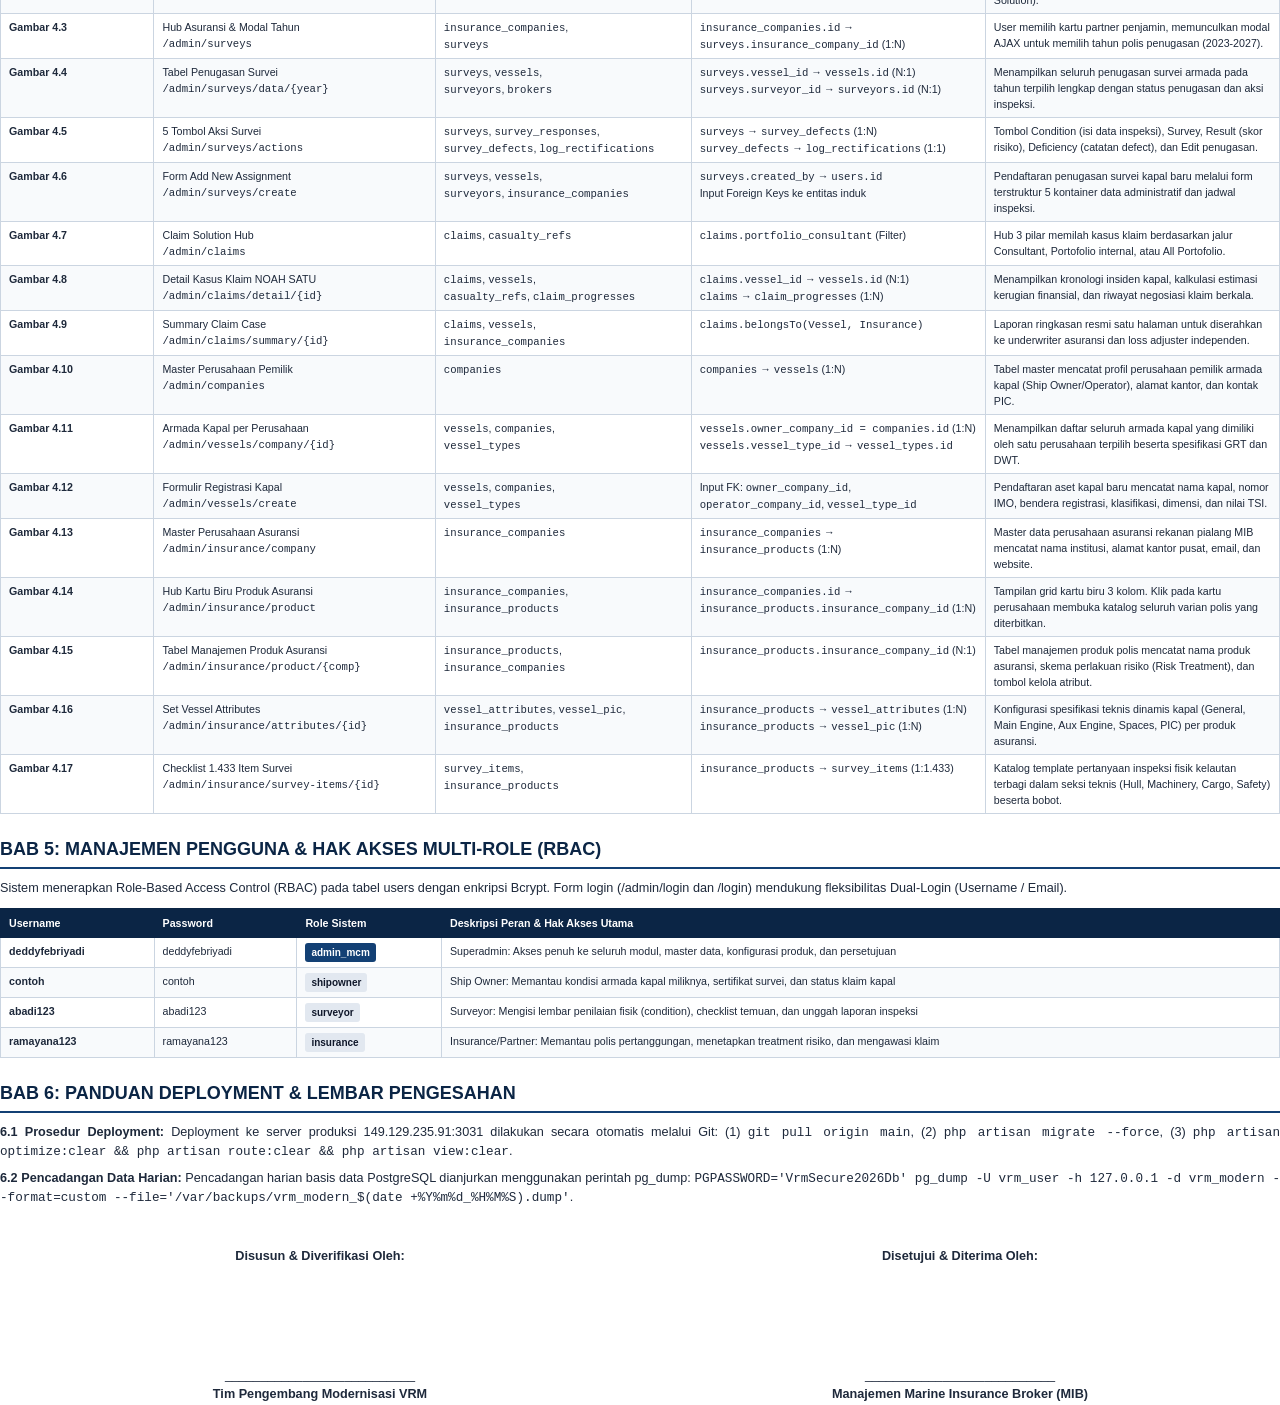
==== commit 8ad330d1: "docs: enrich report with comprehensive UI-to-Database mapping matrix and relationships" ====
--- a/Laporan_Dokumentasi_Project_VRM.html
+++ b/Laporan_Dokumentasi_Project_VRM.html
@@ -6,15 +6,24 @@
     <style>
         @page {
             size: A4;
-            margin: 18mm 14mm 18mm 14mm;
+            margin: 1.8cm 1.5cm 2.0cm 1.5cm;
             @bottom-right {
                 content: counter(page);
+                font-family: Arial, sans-serif;
+                font-size: 8pt;
+                color: #64748b;
             }
+            @bottom-left {
+                content: "Marine Insurance Broker (MIB) - Vessel Risk Management Platform";
+                font-family: Arial, sans-serif;
+                font-size: 8pt;
+                color: #64748b;
+            }
         }
         body {
-            font-family: 'Segoe UI', Arial, sans-serif;
-            color: #334155;
-            line-height: 1.45;
+            font-family: 'Segoe UI', Arial, Helvetica, sans-serif;
+            color: #1e293b;
+            line-height: 1.5;
             font-size: 9.5pt;
             background: #fff;
             margin: 0;
@@ -22,60 +31,62 @@
         }
         .cover {
             text-align: center;
-            padding-top: 40px;
+            padding-top: 25px;
+            padding-bottom: 25px;
             page-break-after: always;
         }
         .cover-org {
+            font-size: 13pt;
+            font-weight: 700;
             color: #134074;
-            font-size: 13pt;
-            font-weight: bold;
-            letter-spacing: 1px;
-            margin-bottom: 12px;
+            letter-spacing: 1.5px;
+            margin-bottom: 8px;
         }
         .cover-title {
+            font-size: 18pt;
+            font-weight: 800;
             color: #0b2545;
-            font-size: 20pt;
-            font-weight: 800;
             line-height: 1.25;
             margin-bottom: 12px;
         }
         .cover-sub {
+            font-size: 9.5pt;
             color: #64748b;
-            font-size: 10pt;
             max-width: 85%;
-            margin: 0 auto 25px auto;
+            margin: 0 auto 16px auto;
+            line-height: 1.4;
         }
         .meta-box {
-            width: 90%;
-            margin: 25px auto 0 auto;
+            width: 100%;
             border-collapse: collapse;
-            text-align: left;
-            font-size: 9pt;
+            margin-top: 15px;
+            font-size: 8.5pt;
         }
         .meta-box td {
-            padding: 7px 12px;
+            padding: 6px 12px;
             border: 1px solid #cbd5e1;
         }
         .meta-box td.label {
-            background-color: #f1f5f9;
+            background: #f1f5f9;
             font-weight: bold;
-            width: 32%;
-            color: #1e293b;
+            color: #0f172a;
+            width: 30%;
         }
         h1 {
+            font-size: 13.5pt;
             color: #0b2545;
-            font-size: 14pt;
             border-bottom: 2px solid #134074;
             padding-bottom: 4px;
-            margin-top: 24px;
-            margin-bottom: 12px;
+            margin-top: 22px;
+            margin-bottom: 10px;
             page-break-after: avoid;
+            text-transform: uppercase;
         }
         h2 {
+            font-size: 11pt;
             color: #134074;
-            font-size: 11.5pt;
-            margin-top: 18px;
-            margin-bottom: 8px;
+            margin-top: 14px;
+            margin-bottom: 6px;
             page-break-after: avoid;
         }
         p {
@@ -83,54 +94,57 @@
             margin-bottom: 8px;
             text-align: justify;
         }
-        .callout {
-            background-color: #edf4fc;
-            border-left: 4px solid #134074;
+        .db-mapping-box {
+            background: #f8fafc;
+            border-left: 3px solid #134074;
             padding: 8px 12px;
-            margin: 12px 0;
-            font-size: 9pt;
-            color: #1e293b;
+            margin: 8px 0 12px 0;
+            font-size: 8.5pt;
+            color: #334155;
             border-radius: 0 4px 4px 0;
         }
-        table.data-table {
+        .db-mapping-box strong {
+            color: #0b2545;
+        }
+        .figure-container {
+            text-align: center;
+            margin: 10px 0 14px 0;
+            page-break-inside: avoid;
+        }
+        .figure-container img {
+            max-width: 95%;
+            border: 1px solid #cbd5e1;
+            border-radius: 4px;
+            box-shadow: 0 2px 4px rgba(0,0,0,0.05);
+        }
+        .caption {
+            font-size: 8pt;
+            font-style: italic;
+            color: #64748b;
+            margin-top: 4px;
+        }
+        .data-table {
             width: 100%;
             border-collapse: collapse;
-            margin: 12px 0;
-            font-size: 8.5pt;
+            margin: 10px 0 14px 0;
+            font-size: 8pt;
             page-break-inside: avoid;
         }
-        table.data-table th {
-            background-color: #134074;
+        .data-table th {
+            background: #0b2545;
             color: #ffffff;
-            padding: 7px 9px;
+            font-weight: bold;
+            padding: 6px 8px;
+            text-align: left;
             border: 1px solid #0b2545;
-            text-align: left;
-            font-weight: 600;
-        }
-        table.data-table td {
-            padding: 5px 9px;
+        }
+        .data-table td {
+            padding: 5px 8px;
             border: 1px solid #cbd5e1;
             vertical-align: top;
         }
-        table.data-table tr:nth-child(even) {
-            background-color: #f8fafc;
-        }
-        .figure-container {
-            text-align: center;
-            margin: 14px 0;
-            page-break-inside: avoid;
-        }
-        .figure-container img {
-            max-width: 96%;
-            border: 1px solid #cbd5e1;
-            border-radius: 4px;
-            box-shadow: 0 2px 6px rgba(0,0,0,0.08);
-        }
-        .figure-container .caption {
-            font-size: 8pt;
-            color: #64748b;
-            font-style: italic;
-            margin-top: 4px;
+        .data-table tr:nth-child(even) {
+            background: #f8fafc;
         }
         .badge {
             display: inline-block;
@@ -139,23 +153,26 @@
             font-weight: 600;
             border-radius: 3px;
             background: #e2e8f0;
-            color: #334155;
-        }
-        .badge-primary { background: #dbeafe; color: #1e40af; }
-        .page-break {
-            page-break-after: always;
+            color: #0f172a;
+        }
+        .badge-primary {
+            background: #134074;
+            color: #ffffff;
         }
         .sig-container {
             width: 100%;
-            margin-top: 35px;
+            margin-top: 30px;
             border-collapse: collapse;
             page-break-inside: avoid;
         }
         .sig-container td {
             width: 50%;
             text-align: center;
-            vertical-align: top;
-            padding: 8px;
+            padding: 10px;
+            vertical-align: bottom;
+        }
+        .page-break {
+            page-break-after: always;
         }
     </style>
 </head>
@@ -165,10 +182,10 @@
 <div class="cover">
     <div class="cover-org">MARINE INSURANCE BROKER (MIB)</div>
     <div class="cover-title">LAPORAN DOKUMENTASI TEKNIS & FUNGSIONAL<br>MODERNISASI SISTEM VESSEL RISK MANAGEMENT (VRM)</div>
-    <div class="cover-sub">Transisi Menyeluruh dari CodeIgniter 3 MySQL ke Laravel 11 PostgreSQL 14 dengan Paritas Tampilan 1:1, Analitik Eksekutif, dan Integritas Relasi Data Penuh</div>
+    <div class="cover-sub">Transisi Menyeluruh dari CodeIgniter 3 MySQL ke Laravel 11 PostgreSQL 14 Dilengkapi Pemetaan Komprehensif Antarmuka Pengguna (UI) ke Tabel Database & Relasi Penuh (1:1, 1:N, M:N)</div>
 
     <div class="figure-container" style="margin: 15px 0;">
-        <img src="ss/admin/dashboard_total_policy_by_years.png" style="max-height: 260px;" alt="Hero Preview">
+        <img src="ss/admin/dashboard_total_policy_by_years.png" style="max-height: 250px;" alt="Hero Preview">
         <div class="caption">Gambar Cover: Tampilan Antarmuka Baru Dashboard VRM - Marine Insurance Broker (MIB)</div>
     </div>
 
@@ -211,62 +228,57 @@
         </tr>
     </thead>
     <tbody>
-        <tr><td>Total Polis & Penugasan Survei</td><td><strong>987 Penugasan</strong></td><td>Tersebar aktif dari tahun 2023 s.d. 2027</td></tr>
-        <tr><td>Total Armada Kapal Terdaftar</td><td><strong>699 Kapal</strong></td><td>Lengkap dengan data GRT, Tahun Buat, & Tipe Kapal</td></tr>
-        <tr><td>Total Tonase Kotor Armada (GRT)</td><td><strong>1.203.539 GRT</strong></td><td>Akumulasi kapasitas tonase kapal dalam pengawasan</td></tr>
-        <tr><td>Total Nilai Pertanggungan (TSI)</td><td><strong>$91.95 Miliar USD</strong></td><td>Total nilai aset kapal yang dimitigasi risikonya</td></tr>
-        <tr><td>Checklist Item Survei Kelautan</td><td><strong>1.433 Item</strong></td><td>Daftar butir inspeksi lengkap dengan bobot risiko</td></tr>
-        <tr><td>Atribut Teknis & Spesifikasi Kapal</td><td><strong>1.296 Atribut</strong></td><td>Meliputi General, Main Engine, Aux Engine, & PIC</td></tr>
-        <tr><td>Kasus Solusi Klaim (Claim Solution)</td><td><strong>22 Kasus</strong></td><td>Terbagi atas status Ongoing, Accepted, dan Rejected</td></tr>
-        <tr><td>Akun Pengguna Terdaftar</td><td><strong>253 Akun</strong></td><td>Tersebar ke 5 level hak akses (RBAC)</td></tr>
+        <tr><td><strong>Polis Pertanggungan Aktif</strong></td><td><strong>987 Polis</strong></td><td>Tercatat pada tabel penugasan survei dan mitigasi</td></tr>
+        <tr><td><strong>Armada Kapal Terdaftar</strong></td><td><strong>699 Kapal</strong></td><td>Terbagi atas berbagai tipe (Tugboat, Barge, Tanker, dll)</td></tr>
+        <tr><td><strong>Perusahaan Pemilik Kapal</strong></td><td><strong>171 Perusahaan</strong></td><td>Entitas pemilik maupun operator armada kapal binaan MIB</td></tr>
+        <tr><td><strong>Total Nilai Pertanggungan (TSI)</strong></td><td><strong>$91.95 Miliar USD</strong></td><td>Total nilai aset kapal yang dimitigasi risikonya</td></tr>
+        <tr><td><strong>Checklist Item Survei</strong></td><td><strong>1.433 Item</strong></td><td>Daftar butir inspeksi lengkap dengan bobot risiko</td></tr>
+        <tr><td><strong>Atribut Teknis & Spesifikasi</strong></td><td><strong>1.296 Atribut</strong></td><td>Meliputi General, Main Engine, Aux Engine, & PIC</td></tr>
+        <tr><td><strong>Kasus Solusi Klaim (Claim Solution)</strong></td><td><strong>22 Kasus</strong></td><td>Terbagi atas status Ongoing, Accepted, dan Rejected</td></tr>
+        <tr><td><strong>Akun Pengguna Terdaftar</strong></td><td><strong>253 Akun</strong></td><td>Tersebar ke 5 level hak akses (RBAC)</td></tr>
     </tbody>
 </table>
 
-<div class="page-break"></div>
-
 <!-- BAB 2 & 3 -->
+<div class="page-break"></div>
 <h1>BAB 2: ARSITEKTUR SISTEM & SPESIFIKASI TEKNOLOGI</h1>
-<p>Sistem mengimplementasikan Dual-Engine Architecture: antarmuka operasional 1:1 Jeramin Theme untuk operasional harian dan Filament v3 Core untuk tata kelola master data.</p>
-<table class="data-table">
-    <thead><tr><th style="width: 25%;">Komponen</th><th>Spesifikasi Teknologi Modern</th></tr></thead>
-    <tbody>
-        <tr><td><strong>Backend Engine</strong></td><td>Laravel 11 dengan PHP 8.4-FPM (Strict Typing & High Concurrency)</td></tr>
-        <tr><td><strong>Database Server</strong></td><td>PostgreSQL 14 Server (ACID compliant, JSONB indexing)</td></tr>
-        <tr><td><strong>Frontend Operasional</strong></td><td>Blade Templating, Bootstrap 4, Highcharts.js, DataTables (1:1 Jeramin Theme)</td></tr>
-        <tr><td><strong>Frontend Core Admin</strong></td><td>Filament v3, Tailwind CSS, Alpine.js, Livewire 3</td></tr>
-        <tr><td><strong>Web Server & Gateway</strong></td><td>Nginx 1.18 Reverse Proxy dengan HTTP/2 & Enkripsi SSL/TLS</td></tr>
-        <tr><td><strong>Infrastruktur Hosting</strong></td><td>Ubuntu 22.04 LTS VPS (Host: 149.129.235.91:3031) | Domain: http://dev-vrm.dudukdulu.com/</td></tr>
-    </tbody>
-</table>
+<p><strong>2.1 Arsitektur Dual-Engine:</strong> Menggabungkan keandalan antarmuka operasional 1:1 Jeramin Theme dengan efisiensi panel admin terpadu Filament v3 Core.</p>
+<p><strong>2.2 Spesifikasi Stack:</strong> Backend Laravel 11, PHP 8.4-FPM, Database PostgreSQL 14, Web Server Nginx 1.18 Reverse Proxy, Enkripsi SSL/TLS, Host VPS 149.129.235.91:3031.</p>
 
 <h1>BAB 3: KOMPARASI ARSITEKTUR DATABASE & INTEGRITAS DATA</h1>
 <table class="data-table">
     <thead>
         <tr>
-            <th style="width: 20%;">Aspek Arsitektur</th>
-            <th style="width: 25%;">Database Lama (MySQL)</th>
-            <th style="width: 25%;">Database Baru (PostgreSQL)</th>
+            <th>Aspek Arsitektur</th>
+            <th>Database Lama (MySQL)</th>
+            <th>Database Baru (PostgreSQL)</th>
             <th>Nilai Tambah & Manfaat</th>
         </tr>
     </thead>
     <tbody>
-        <tr><td><strong>DBMS Engine</strong></td><td>MySQL 5.7 / MyISAM-InnoDB</td><td>PostgreSQL 14 Enterprise</td><td>Penuh kepatuhan ACID, performa analitik jauh lebih cepat</td></tr>
+        <tr><td><strong>DBMS Engine</strong></td><td>MySQL 5.7 / MyISAM-InnoDB</td><td>PostgreSQL 14 Enterprise</td><td>Penuh kepatuhan ACID, performa agregasi analitik jauh lebih tinggi</td></tr>
         <tr><td><strong>Integritas Relasi</strong></td><td>Virtual relation di PHP</td><td>Strict Foreign Keys (CASCADE/SET NULL)</td><td>Mencegah orphan data saat entitas induk dihapus</td></tr>
         <tr><td><strong>Manajemen Akun</strong></td><td>Tabel admin & admin_level terpisah</td><td>Tabel tunggal terpadu users (RBAC)</td><td>Tata kelola sentral, fleksibilitas login Username atau Email</td></tr>
-        <tr><td><strong>Keamanan Password</strong></td><td>MD5 / Plain Hash historis</td><td>Bcrypt Hashing (Cost 12)</td><td>Sesuai standar audit keamanan industri perbankan & asuransi</td></tr>
-        <tr><td><strong>Version Control</strong></td><td>Dump SQL manual tanpa riwayat</td><td>Laravel Database Migrations</td><td>Seluruh skema tercatat di Git dan dapat direproduksi instan</td></tr>
+        <tr><td><strong>Keamanan Password</strong></td><td>MD5 / Plain Hash historis</td><td>Bcrypt Hashing (Cost 12)</td><td>Memenuhi standar audit keamanan industri perbankan & asuransi</td></tr>
+        <tr><td><strong>Version Control</strong></td><td>Dump file SQL manual</td><td>Laravel Database Migrations</td><td>Seluruh skema tercatat di Git dan dapat direproduksi instan</td></tr>
         <tr><td><strong>Audit Timestamps</strong></td><td>Sebagian tabel tanpa waktu</td><td>created_at & updated_at di semua tabel</td><td>Pelacakan riwayat perubahan data akurat untuk kebutuhan audit</td></tr>
-        <tr><td><strong>Atribut Kapal</strong></td><td>Tabel lokal tanpa FK standar</td><td>Ternormalisasi (vessel_attributes & vessel_pic)</td><td>Konfigurasi spesifikasi kapal menjadi dinamis per produk</td></tr>
+        <tr><td><strong>Atribut Kapal</strong></td><td>Tabel lokal tanpa FK standar</td><td>Ternormalisasi (vessel_attributes & vessel_pic)</td><td>Konfigurasi spesifikasi kapal menjadi modular per produk asuransi</td></tr>
     </tbody>
 </table>
 
 <div class="page-break"></div>
 
-<!-- BAB 4: MODUL FUNGSIONAL DENGAN SCREENSHOT -->
-<h1>BAB 4: DOKUMENTASI MODUL FUNGSIONAL & TAMPILAN VISUAL SISTEM</h1>
+<!-- BAB 4: MODUL FUNGSIONAL DENGAN SCREENSHOT & DB MAPPING -->
+<h1>BAB 4: DOKUMENTASI MODUL FUNGSIONAL, TAMPILAN VISUAL & PEMETAAN DATABASE</h1>
 
 <h2>4.1 Modul Dashboard Analitik Eksekutif (/admin/dashboard)</h2>
 <p>Menghadirkan grafik 1:1 'Total Policy by Years' menggunakan Highcharts bertema kanvas gelap (#181818) dengan bar biru elektrik (#00b4d8) yang interaktif, 6 kartu KPI eksekutif, serta visualisasi pangsa pasar asuransi dan portofolio risiko.</p>
+<div class="db-mapping-box">
+    <strong>Pemetaan UI ke Database & Relasi:</strong><br>
+    • <strong>Tabel Terkait:</strong> <code>surveys</code>, <code>vessels</code>, <code>insurance_companies</code>, <code>claims</code>.<br>
+    • <strong>Relasi:</strong> <code>surveys.vessel_id</code> &rarr; <code>vessels.id</code> (N:1), <code>surveys.insurance_company_id</code> &rarr; <code>insurance_companies.id</code> (N:1).<br>
+    • <strong>Logika Data:</strong> Menghitung <code>COUNT(surveys.id)</code> per tahun (<code>date_of_survey</code>) serta kalkulasi saldo klaim terbayar (<code>settled_claim_amount</code>).
+</div>
 
         <div class="figure-container">
             <img src="ss/admin/dashboard_total_policy_by_years.png" style="max-height: 380px;" alt="Gambar 4.1: Dashboard Analitik Eksekutif dengan Grafik Total Policy by Years & 6 KPI Cards">
@@ -276,15 +288,21 @@
 
 <h2>4.2 Modul Services & Vessel Risk Management (/admin/surveys)</h2>
 <p>Menyediakan hub layanan, kartu perusahaan asuransi, modal popup pemilihan tahun penugasan (2023 s.d. 2027), tabel penugasan survei, dan formulir Add New Assignment 5 kontainer terstruktur.</p>
-
-        <div class="figure-container">
-            <img src="ss/admin/services_hub_two_buttons.png" style="max-height: 220px;" alt="Gambar 4.2: Hub Pemilihan Layanan (Vessel Risk Management & Claim Solution)">
+<div class="db-mapping-box">
+    <strong>Pemetaan UI ke Database & Relasi:</strong><br>
+    • <strong>Tabel Terkait:</strong> <code>surveys</code>, <code>vessels</code>, <code>surveyors</code>, <code>brokers</code>, <code>insurance_companies</code>, <code>survey_responses</code>, <code>survey_defects</code>, <code>log_rectifications</code>.<br>
+    • <strong>Relasi:</strong> <code>surveys</code> &rarr; <code>vessels</code> (N:1), <code>surveys</code> &rarr; <code>survey_defects</code> (1:N), <code>survey_defects</code> &rarr; <code>log_rectifications</code> (1:1).<br>
+    • <strong>Aksi 5 Tombol:</strong> Condition (isi teknis di <code>surveys.inspection_data</code>), Survey, Result (update <code>risk_score</code>), Deficiency (catat defect & status perbaikan), Edit.
+</div>
+
+        <div class="figure-container">
+            <img src="ss/admin/services_hub_two_buttons.png" style="max-height: 200px;" alt="Gambar 4.2: Hub Pemilihan Layanan (Vessel Risk Management & Claim Solution)">
             <div class="caption">Gambar 4.2: Hub Pemilihan Layanan (Vessel Risk Management & Claim Solution)</div>
         </div>
         
 
         <div class="figure-container">
-            <img src="ss/admin/vrm_surveys_hub_companies_and_year_modal.png" style="max-height: 260px;" alt="Gambar 4.3: Kartu Perusahaan Asuransi & Modal Filter Pemilihan Tahun Penugasan">
+            <img src="ss/admin/vrm_surveys_hub_companies_and_year_modal.png" style="max-height: 240px;" alt="Gambar 4.3: Kartu Perusahaan Asuransi & Modal Filter Pemilihan Tahun Penugasan">
             <div class="caption">Gambar 4.3: Kartu Perusahaan Asuransi & Modal Filter Pemilihan Tahun Penugasan</div>
         </div>
         
@@ -314,9 +332,15 @@
 
 <h2>4.3 Modul Claim Solution Hub (/admin/claims)</h2>
 <p>Mengelola 3 pilar penanganan klaim (Consultant, Portofolio, All Portofolio), detail kronologis insiden kapal, dan laporan Summary Claim Case resmi format satu halaman.</p>
-
-        <div class="figure-container">
-            <img src="ss/admin/claims_solution_hub_cards.png" style="max-height: 220px;" alt="Gambar 4.7: Halaman Hub 3 Pilar Solusi Klaim (Consultant, Portofolio, All Portofolio)">
+<div class="db-mapping-box">
+    <strong>Pemetaan UI ke Database & Relasi:</strong><br>
+    • <strong>Tabel Terkait:</strong> <code>claims</code>, <code>vessels</code>, <code>casualty_refs</code>, <code>claim_progresses</code>.<br>
+    • <strong>Relasi:</strong> <code>claims.vessel_id</code> &rarr; <code>vessels.id</code> (N:1), <code>claims.casualty_ref_id</code> &rarr; <code>casualty_refs.id</code> (N:1), <code>claims</code> &rarr; <code>claim_progresses</code> (1:N).<br>
+    • <strong>Logika Data:</strong> Menghitung kalkulasi estimasi kerugian finansial, deductible, dan histori log negosiasi konsultan MIB.
+</div>
+
+        <div class="figure-container">
+            <img src="ss/admin/claims_solution_hub_cards.png" style="max-height: 200px;" alt="Gambar 4.7: Halaman Hub 3 Pilar Solusi Klaim (Consultant, Portofolio, All Portofolio)">
             <div class="caption">Gambar 4.7: Halaman Hub 3 Pilar Solusi Klaim (Consultant, Portofolio, All Portofolio)</div>
         </div>
         
@@ -337,6 +361,12 @@
 
 <h2>4.4 Modul Vessel & Owner Company Management (/admin/companies)</h2>
 <p>Manajemen data perusahaan pemilik kapal dan armada kapal terdaftar, lengkap dengan formulir pendaftaran perusahaan dan registrasi kapal baru.</p>
+<div class="db-mapping-box">
+    <strong>Pemetaan UI ke Database & Relasi:</strong><br>
+    • <strong>Tabel Terkait:</strong> <code>companies</code>, <code>vessels</code>, <code>vessel_types</code>.<br>
+    • <strong>Relasi:</strong> <code>companies.id</code> &rarr; <code>vessels.owner_company_id</code> (1:N), <code>vessel_types.id</code> &rarr; <code>vessels.vessel_type_id</code> (1:N).<br>
+    • <strong>Aksi Data:</strong> Form registrasi kapal menghubungkan dropdown pemilik ke <code>companies</code> dan dropdown klasifikasi ke <code>vessel_types</code>.
+</div>
 
         <div class="figure-container">
             <img src="ss/admin/vessel_company_data_table.png" style="max-height: 380px;" alt="Gambar 4.10: Master Data Perusahaan Pemilik Kapal (Vessel Company Data)">
@@ -360,6 +390,12 @@
 
 <h2>4.5 Modul Insurance & Product Configuration (/admin/insurance-products)</h2>
 <p>Manajemen perusahaan asuransi mitra, hub kartu biru produk asuransi 3 kolom, konfigurasi Set Vessel Attributes, dan tabel checklist 1.433 item survei kelautan.</p>
+<div class="db-mapping-box">
+    <strong>Pemetaan UI ke Database & Relasi:</strong><br>
+    • <strong>Tabel Terkait:</strong> <code>insurance_companies</code>, <code>insurance_products</code>, <code>vessel_attributes</code>, <code>vessel_pic</code>, <code>survey_items</code>.<br>
+    • <strong>Relasi:</strong> <code>insurance_companies</code> &rarr; <code>insurance_products</code> (1:N), <code>insurance_products</code> &rarr; <code>vessel_attributes</code> (1:N), <code>insurance_products</code> &rarr; <code>survey_items</code> (1:1.433).<br>
+    • <strong>Aksi Data:</strong> Konfigurasi dinamis spesifikasi kapal per produk polis serta manajemen 1.433 butir checklist inspeksi fisik.
+</div>
 
         <div class="figure-container">
             <img src="ss/admin/insurance_company_list.png" style="max-height: 380px;" alt="Gambar 4.13: Master Data Perusahaan Asuransi Mitra (Insurance Company List)">
@@ -383,16 +419,53 @@
 
 
         <div class="figure-container">
-            <img src="ss/admin/product_set_vessel_attributes.png" style="max-height: 450px;" alt="Gambar 4.16: Halaman Konfigurasi Set Vessel Attributes (General, Machinery, Engine, PIC)">
+            <img src="ss/admin/product_set_vessel_attributes.png" style="max-height: 440px;" alt="Gambar 4.16: Halaman Konfigurasi Set Vessel Attributes (General, Machinery, Engine, PIC)">
             <div class="caption">Gambar 4.16: Halaman Konfigurasi Set Vessel Attributes (General, Machinery, Engine, PIC)</div>
         </div>
         
 
         <div class="figure-container">
-            <img src="ss/admin/product_survey_items_list.jpg" style="max-height: 450px;" alt="Gambar 4.17: Tabel Checklist 1.433 Item Survei Kelautan Beserta Bobot Risiko">
+            <img src="ss/admin/product_survey_items_list.jpg" style="max-height: 440px;" alt="Gambar 4.17: Tabel Checklist 1.433 Item Survei Kelautan Beserta Bobot Risiko">
             <div class="caption">Gambar 4.17: Tabel Checklist 1.433 Item Survei Kelautan Beserta Bobot Risiko</div>
         </div>
         
+
+<div class="page-break"></div>
+
+<!-- 4.6 MASTER TRACEABILITY MATRIX -->
+<h2>4.6 Matriks Pemetaan Master: Antarmuka Pengguna (UI) ke Tabel Database & Relasi</h2>
+<p>Tabel berikut menyajikan pemetaan komprehensif dari setiap tangkapan layar antarmuka pengguna ke tabel database yang mendasarinya, foreign key yang menghubungkan, serta alur bisnis yang terjadi di balik layar.</p>
+
+<table class="data-table">
+    <thead>
+        <tr>
+            <th style="width: 12%;">No / Gambar UI</th>
+            <th style="width: 22%;">Modul & Halaman (URL)</th>
+            <th style="width: 20%;">Tabel Database Terkait</th>
+            <th style="width: 23%;">Kunci Relasi & Kardinalitas</th>
+            <th>Alur Data & Aksi Bisnis di Balik Layar</th>
+        </tr>
+    </thead>
+    <tbody>
+        <tr><td><strong>Gambar 4.1</strong></td><td>Dashboard Eksekutif<br><code>/admin/dashboard</code></td><td><code>surveys</code>, <code>vessels</code>, <code>insurance_companies</code>, <code>claims</code></td><td><code>surveys.vessel_id</code> (N:1)<br><code>surveys.insurance_company_id</code> (N:1)</td><td>Kueri agregasi menghitung total polis per tahun, total aset TSI, rasio klaim, dan 6 kartu KPI eksekutif.</td></tr>
+        <tr><td><strong>Gambar 4.2</strong></td><td>Services Hub<br><code>/admin/services</code></td><td>Routing Gateway<br>(<code>surveys</code>, <code>claims</code>)</td><td>Pivot Navigasi Operasional</td><td>Dua tombol gateway mengarahkan user ke alur mitigasi risiko (VRM) atau modul penanganan klaim (Claim Solution).</td></tr>
+        <tr><td><strong>Gambar 4.3</strong></td><td>Hub Asuransi & Modal Tahun<br><code>/admin/surveys</code></td><td><code>insurance_companies</code>,<br><code>surveys</code></td><td><code>insurance_companies.id</code> &rarr;<br><code>surveys.insurance_company_id</code> (1:N)</td><td>User memilih kartu partner penjamin, memunculkan modal AJAX untuk memilih tahun polis penugasan (2023-2027).</td></tr>
+        <tr><td><strong>Gambar 4.4</strong></td><td>Tabel Penugasan Survei<br><code>/admin/surveys/data/{year}</code></td><td><code>surveys</code>, <code>vessels</code>,<br><code>surveyors</code>, <code>brokers</code></td><td><code>surveys.vessel_id</code> &rarr; <code>vessels.id</code> (N:1)<br><code>surveys.surveyor_id</code> &rarr; <code>surveyors.id</code> (N:1)</td><td>Menampilkan seluruh penugasan survei armada pada tahun terpilih lengkap dengan status penugasan dan aksi inspeksi.</td></tr>
+        <tr><td><strong>Gambar 4.5</strong></td><td>5 Tombol Aksi Survei<br><code>/admin/surveys/actions</code></td><td><code>surveys</code>, <code>survey_responses</code>,<br><code>survey_defects</code>, <code>log_rectifications</code></td><td><code>surveys</code> &rarr; <code>survey_defects</code> (1:N)<br><code>survey_defects</code> &rarr; <code>log_rectifications</code> (1:1)</td><td>Tombol Condition (isi data inspeksi), Survey, Result (skor risiko), Deficiency (catatan defect), dan Edit penugasan.</td></tr>
+        <tr><td><strong>Gambar 4.6</strong></td><td>Form Add New Assignment<br><code>/admin/surveys/create</code></td><td><code>surveys</code>, <code>vessels</code>,<br><code>surveyors</code>, <code>insurance_companies</code></td><td><code>surveys.created_by</code> &rarr; <code>users.id</code><br>Input Foreign Keys ke entitas induk</td><td>Pendaftaran penugasan survei kapal baru melalui form terstruktur 5 kontainer data administratif dan jadwal inspeksi.</td></tr>
+        <tr><td><strong>Gambar 4.7</strong></td><td>Claim Solution Hub<br><code>/admin/claims</code></td><td><code>claims</code>, <code>casualty_refs</code></td><td><code>claims.portfolio_consultant</code> (Filter)</td><td>Hub 3 pilar memilah kasus klaim berdasarkan jalur Consultant, Portofolio internal, atau All Portofolio.</td></tr>
+        <tr><td><strong>Gambar 4.8</strong></td><td>Detail Kasus Klaim NOAH SATU<br><code>/admin/claims/detail/{id}</code></td><td><code>claims</code>, <code>vessels</code>,<br><code>casualty_refs</code>, <code>claim_progresses</code></td><td><code>claims.vessel_id</code> &rarr; <code>vessels.id</code> (N:1)<br><code>claims</code> &rarr; <code>claim_progresses</code> (1:N)</td><td>Menampilkan kronologi insiden kapal, kalkulasi estimasi kerugian finansial, dan riwayat negosiasi klaim berkala.</td></tr>
+        <tr><td><strong>Gambar 4.9</strong></td><td>Summary Claim Case<br><code>/admin/claims/summary/{id}</code></td><td><code>claims</code>, <code>vessels</code>,<br><code>insurance_companies</code></td><td><code>claims.belongsTo(Vessel, Insurance)</code></td><td>Laporan ringkasan resmi satu halaman untuk diserahkan ke underwriter asuransi dan loss adjuster independen.</td></tr>
+        <tr><td><strong>Gambar 4.10</strong></td><td>Master Perusahaan Pemilik<br><code>/admin/companies</code></td><td><code>companies</code></td><td><code>companies</code> &rarr; <code>vessels</code> (1:N)</td><td>Tabel master mencatat profil perusahaan pemilik armada kapal (Ship Owner/Operator), alamat kantor, dan kontak PIC.</td></tr>
+        <tr><td><strong>Gambar 4.11</strong></td><td>Armada Kapal per Perusahaan<br><code>/admin/vessels/company/{id}</code></td><td><code>vessels</code>, <code>companies</code>,<br><code>vessel_types</code></td><td><code>vessels.owner_company_id = companies.id</code> (1:N)<br><code>vessels.vessel_type_id</code> &rarr; <code>vessel_types.id</code></td><td>Menampilkan daftar seluruh armada kapal yang dimiliki oleh satu perusahaan terpilih beserta spesifikasi GRT dan DWT.</td></tr>
+        <tr><td><strong>Gambar 4.12</strong></td><td>Formulir Registrasi Kapal<br><code>/admin/vessels/create</code></td><td><code>vessels</code>, <code>companies</code>,<br><code>vessel_types</code></td><td>Input FK: <code>owner_company_id</code>,<br><code>operator_company_id</code>, <code>vessel_type_id</code></td><td>Pendaftaran aset kapal baru mencatat nama kapal, nomor IMO, bendera registrasi, klasifikasi, dimensi, dan nilai TSI.</td></tr>
+        <tr><td><strong>Gambar 4.13</strong></td><td>Master Perusahaan Asuransi<br><code>/admin/insurance/company</code></td><td><code>insurance_companies</code></td><td><code>insurance_companies</code> &rarr;<br><code>insurance_products</code> (1:N)</td><td>Master data perusahaan asuransi rekanan pialang MIB mencatat nama institusi, alamat kantor pusat, email, dan website.</td></tr>
+        <tr><td><strong>Gambar 4.14</strong></td><td>Hub Kartu Biru Produk Asuransi<br><code>/admin/insurance/product</code></td><td><code>insurance_companies</code>,<br><code>insurance_products</code></td><td><code>insurance_companies.id</code> &rarr;<br><code>insurance_products.insurance_company_id</code> (1:N)</td><td>Tampilan grid kartu biru 3 kolom. Klik pada kartu perusahaan membuka katalog seluruh varian polis yang diterbitkan.</td></tr>
+        <tr><td><strong>Gambar 4.15</strong></td><td>Tabel Manajemen Produk Asuransi<br><code>/admin/insurance/product/{comp}</code></td><td><code>insurance_products</code>,<br><code>insurance_companies</code></td><td><code>insurance_products.insurance_company_id</code> (N:1)</td><td>Tabel manajemen produk polis mencatat nama produk asuransi, skema perlakuan risiko (Risk Treatment), dan tombol kelola atribut.</td></tr>
+        <tr><td><strong>Gambar 4.16</strong></td><td>Set Vessel Attributes<br><code>/admin/insurance/attributes/{id}</code></td><td><code>vessel_attributes</code>, <code>vessel_pic</code>,<br><code>insurance_products</code></td><td><code>insurance_products</code> &rarr; <code>vessel_attributes</code> (1:N)<br><code>insurance_products</code> &rarr; <code>vessel_pic</code> (1:N)</td><td>Konfigurasi spesifikasi teknis dinamis kapal (General, Main Engine, Aux Engine, Spaces, PIC) per produk asuransi.</td></tr>
+        <tr><td><strong>Gambar 4.17</strong></td><td>Checklist 1.433 Item Survei<br><code>/admin/insurance/survey-items/{id}</code></td><td><code>survey_items</code>,<br><code>insurance_products</code></td><td><code>insurance_products</code> &rarr; <code>survey_items</code> (1:1.433)</td><td>Katalog template pertanyaan inspeksi fisik kelautan terbagi dalam seksi teknis (Hull, Machinery, Cargo, Safety) beserta bobot.</td></tr>
+    </tbody>
+</table>
 
 <div class="page-break"></div>
 
